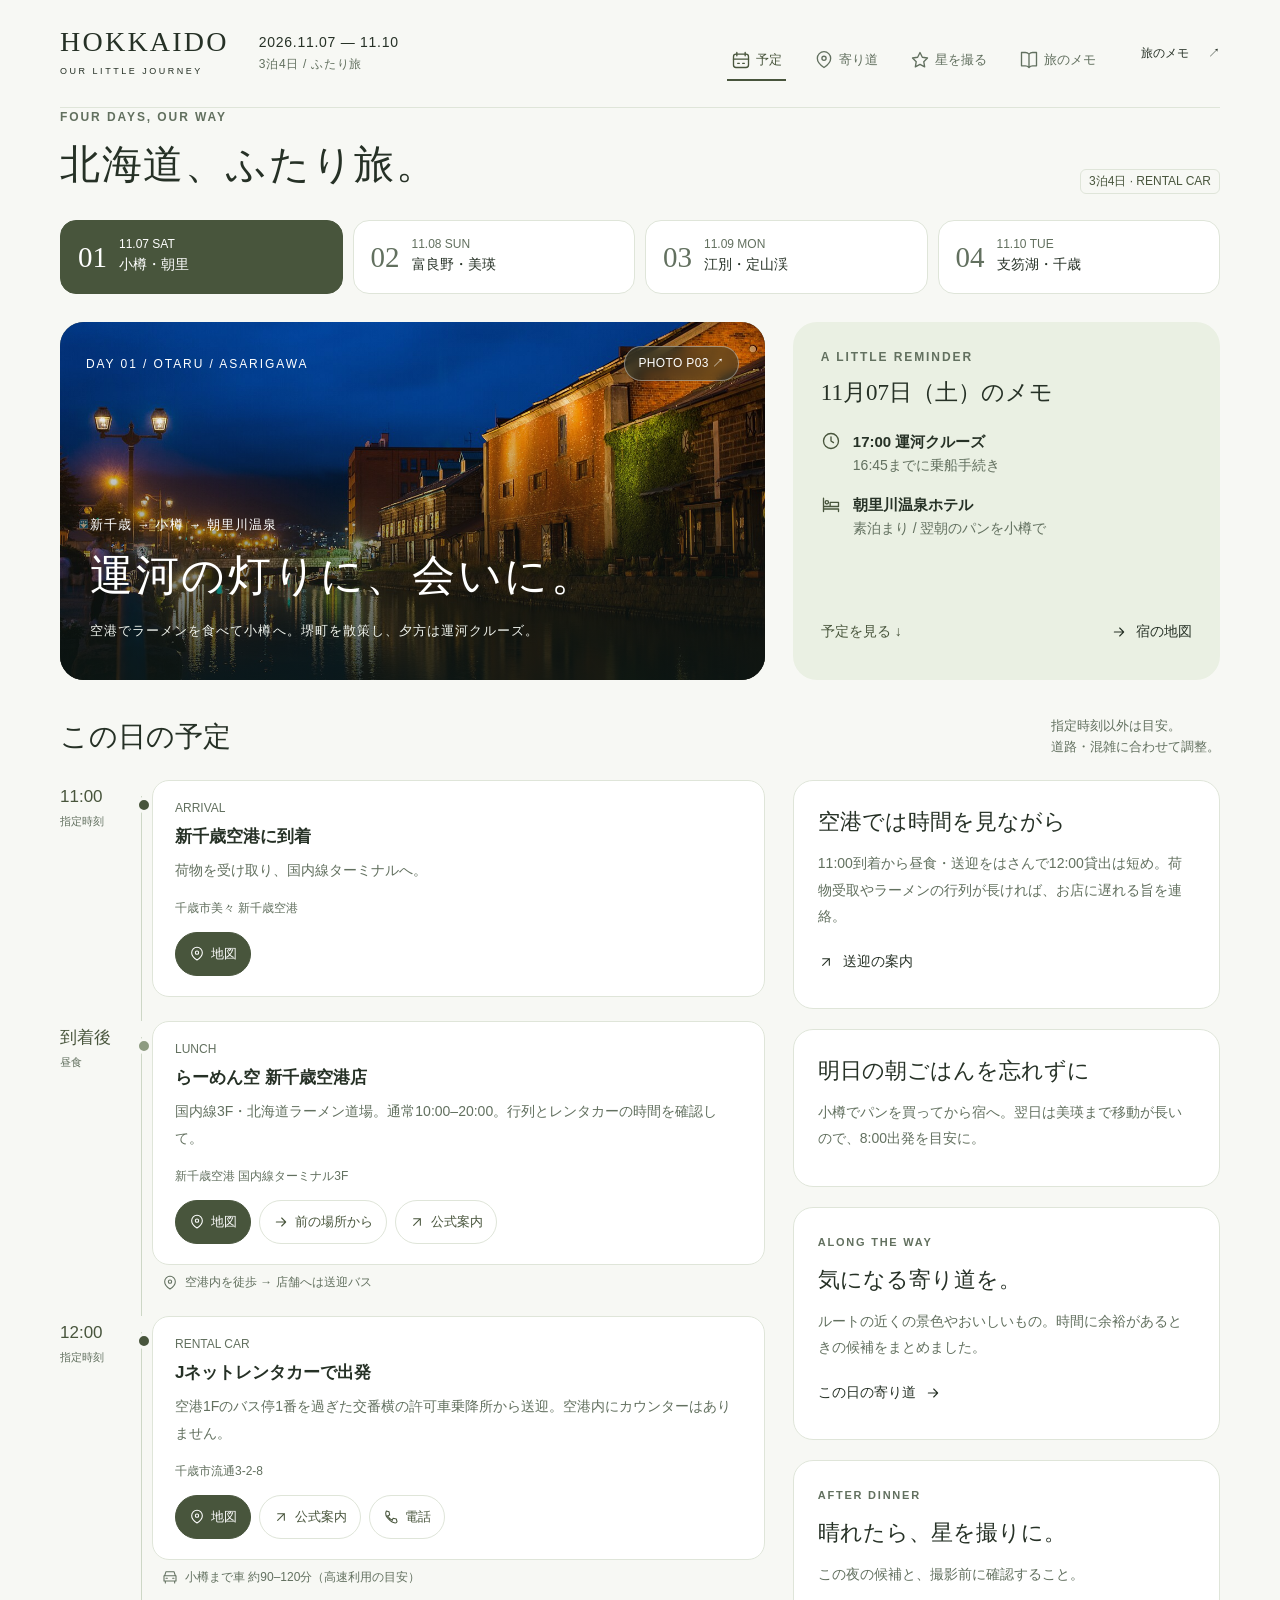
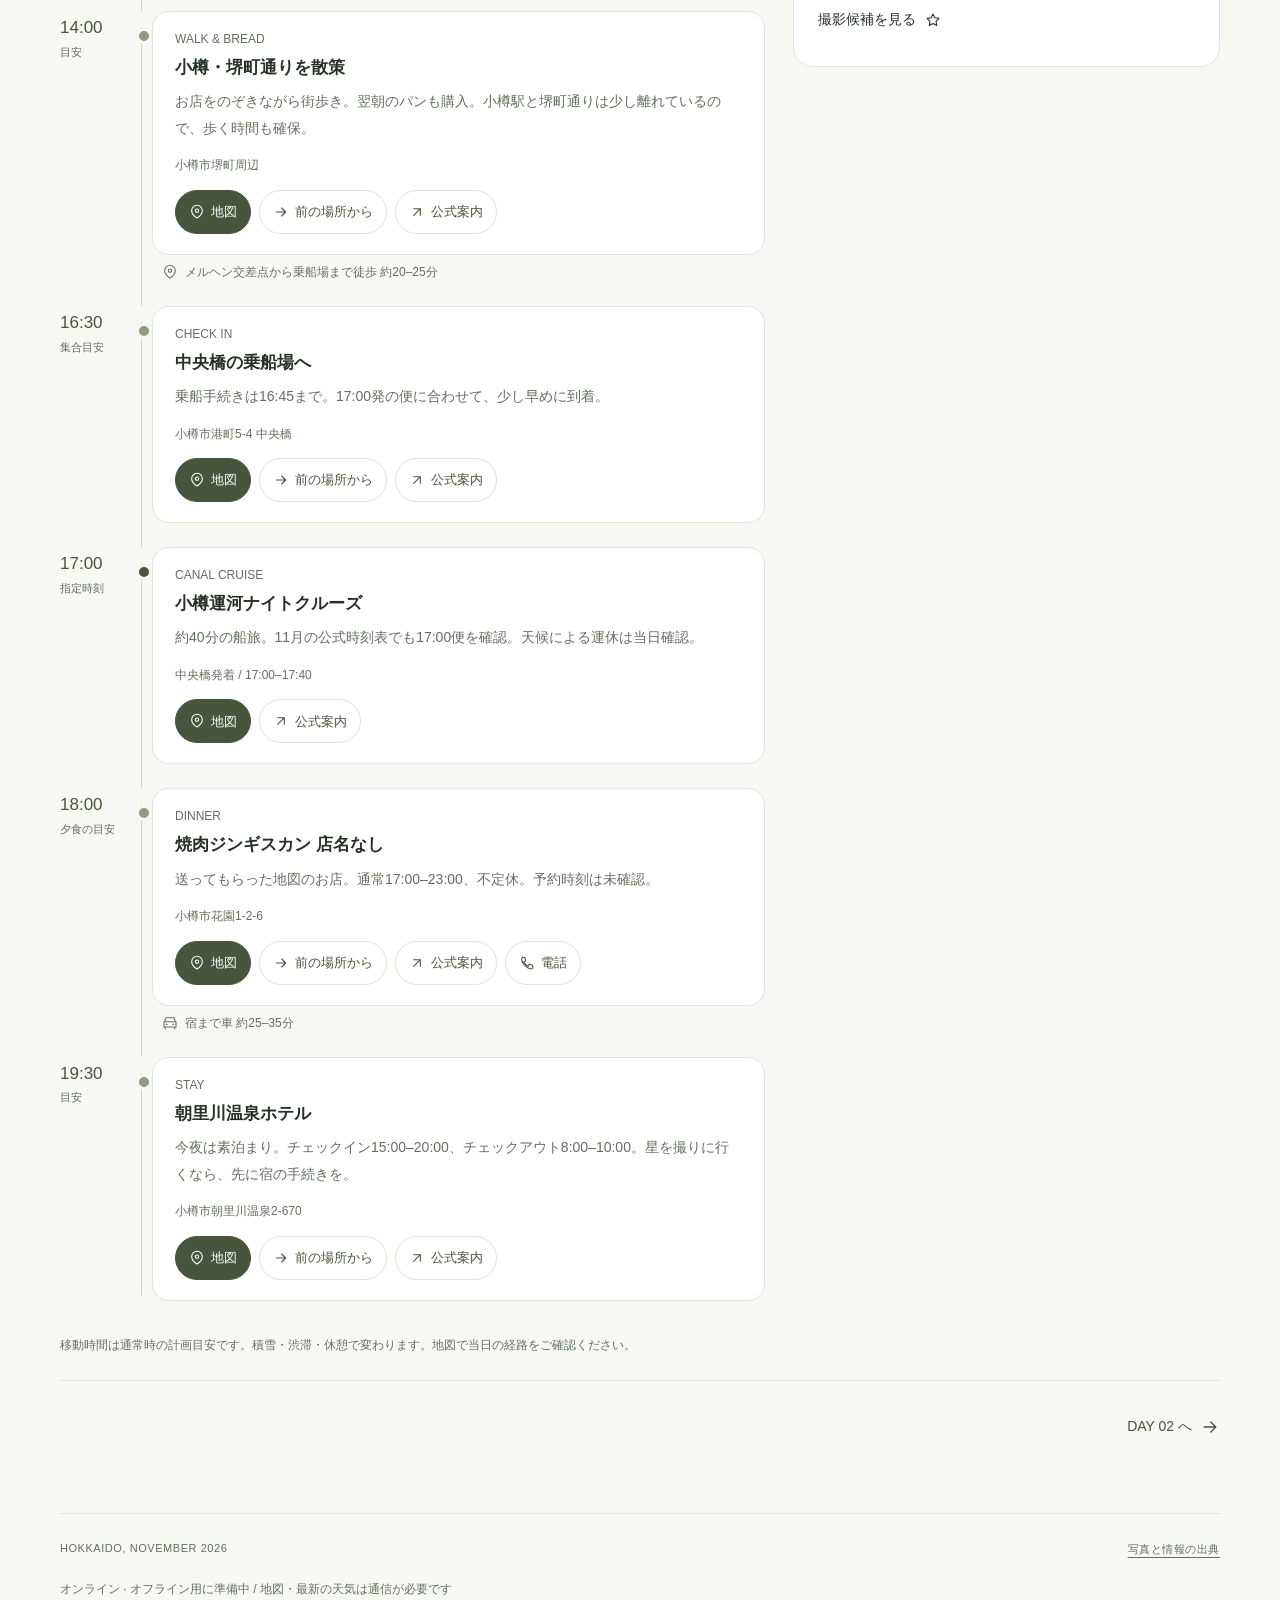
==== hokkaido-2026/index.html @ ef400c05 "Add mobile Hokkaido itinerary with maps and offline access" ====
<!doctype html>
<html lang="ja">
<head>
  <meta charset="utf-8">
  <meta name="viewport" content="width=device-width, initial-scale=1, viewport-fit=cover">
  <meta name="theme-color" content="#48553c">
  <meta name="description" content="11月7日から10日、北海道をめぐるふたりの旅。小樽・美瑛・定山渓・支笏湖の予定、地図、寄り道、星景撮影のしおり。">
  <meta name="robots" content="noindex, nofollow">
  <title>北海道、ふたり旅。｜2026.11.07–10</title>
  <link rel="icon" href="icon.svg" type="image/svg+xml">
  <link rel="manifest" href="manifest.webmanifest">
  <link rel="stylesheet" href="style.css">
  <script src="data.js" defer></script>
  <script src="app.js" defer></script>
</head>
<body>
  <a class="skip-link" href="#main">本文へ</a>
  <div class="shell">
    <header class="masthead">
      <a class="wordmark" href="#day-1" aria-label="北海道旅行 1日目へ">HOKKAIDO<span>OUR LITTLE JOURNEY</span></a>
      <div class="trip-meta"><span>2026.11.07 — 11.10</span><span>3泊4日 / ふたり旅</span></div>
      <a class="header-info" href="#guide" aria-label="旅のメモを開く">旅のメモ <span aria-hidden="true">↗</span></a>
    </header>
    <nav class="main-nav" aria-label="しおりのメニュー">
      <a href="#day-1" data-mode="plan"><span class="nav-icon" data-icon="calendar"></span>予定</a>
      <a href="#explore-1" data-mode="explore"><span class="nav-icon" data-icon="pin"></span>寄り道</a>
      <a href="#stars-2" data-mode="stars"><span class="nav-icon" data-icon="star"></span>星を撮る</a>
      <a href="#guide" data-mode="guide"><span class="nav-icon" data-icon="book"></span>旅のメモ</a>
    </nav>
    <main id="main" tabindex="-1"><div class="loading"><p class="eyebrow">HOKKAIDO / NOVEMBER 2026</p><h1>北海道、ふたり旅。</h1><p>旅のしおりを開いています。</p></div></main>
    <noscript><p class="noscript">予定の切り替えにはJavaScriptを有効にしてください。<a href="itinerary.txt">旅程のテキスト版を開く</a></p></noscript>
    <footer class="site-footer"><span>HOKKAIDO, NOVEMBER 2026</span><a href="#credits">写真と情報の出典</a><span id="connection-status" role="status">接続を確認中</span></footer>
  </div>
  <div id="toast" class="toast" role="status" hidden></div>
</body>
</html>
---- hokkaido-2026/style.css ----
@charset "UTF-8";
:root{--paper:#f7f8f4;--surface:#fff;--ink:#263126;--muted:#62705f;--olive:#48553c;--olive-light:#eaf0e3;--line:#dfe5d9;--gold:#e4b669;--serif:"Times New Roman","Yu Mincho","Hiragino Mincho ProN",serif;--sans:-apple-system,BlinkMacSystemFont,"Hiragino Sans","Yu Gothic",sans-serif;color-scheme:light;font-family:var(--sans);color:var(--ink);background:var(--paper);font-size:16px}*{box-sizing:border-box}body{margin:0}button,input,select{font:inherit}button,a{-webkit-tap-highlight-color:transparent}a{color:inherit;text-underline-offset:4px}button{cursor:pointer}button:disabled{cursor:wait;opacity:.65}button:focus-visible,a:focus-visible,summary:focus-visible{outline:3px solid #b06e17;outline-offset:4px}svg{width:20px;height:20px;fill:none;stroke:currentColor;stroke-width:1.6;stroke-linecap:round;stroke-linejoin:round;flex-shrink:0}img{max-width:100%;display:block}.shell{max-width:1240px;margin:0 auto;padding:0 40px}.masthead{height:108px;display:flex;align-items:center;gap:44px;border-bottom:1px solid var(--line)}.wordmark{font:28px/1 var(--serif);letter-spacing:.08em;text-decoration:none}.wordmark span{display:block;font:9px/1.6 var(--sans);letter-spacing:.28em;margin-top:8px}.trip-meta{display:flex;flex-direction:column;gap:6px;font-size:12px;letter-spacing:.06em;color:var(--muted)}.trip-meta span:first-child{font-size:14px;color:var(--ink)}.header-info{margin-left:auto;text-decoration:none;font-size:14px}.header-info span{margin-left:16px}.main-nav{display:flex;gap:36px;align-items:center;padding:20px 0}.main-nav a{display:flex;align-items:center;gap:8px;color:var(--muted);text-decoration:none;padding:9px 4px;font-size:14px;border-bottom:2px solid transparent}.main-nav a[aria-current="page"]{color:var(--olive);border-color:var(--olive)}.nav-icon{height:20px}main{outline:none;min-height:70vh}.eyebrow{font:12px/1.5 var(--sans);font-weight:600;letter-spacing:.16em;color:var(--muted);margin:0 0 10px}.page-heading{margin:12px 0 26px;display:flex;justify-content:space-between;align-items:flex-end;gap:16px}.page-heading h1{font:400 clamp(28px,4vw,40px)/1.45 var(--serif);letter-spacing:.04em;margin:0}.page-heading .description{margin:10px 0 0;color:var(--muted);max-width:680px;line-height:1.8}.days{display:grid;grid-template-columns:repeat(4,1fr);gap:10px;margin:26px 0 28px}.day-link{display:grid;grid-template-columns:auto 1fr;column-gap:12px;align-items:center;text-decoration:none;border:1px solid var(--line);background:var(--surface);padding:15px 17px;border-radius:16px;color:var(--muted);min-height:74px}.day-link.active{background:var(--olive);color:white;border-color:var(--olive)}.day-number{grid-row:span 2;font:29px/1 var(--serif)}.day-date{font-size:12px;white-space:nowrap}.day-place{font-size:14px;line-height:1.7;color:var(--ink)}.active .day-place{color:white}.feature-layout{display:grid;grid-template-columns:minmax(0,1.65fr) minmax(260px,1fr);gap:28px}.hero{position:relative;overflow:hidden;border-radius:24px;min-height:358px;background:#435445;color:white;isolation:isolate}.hero img{width:100%;height:100%;position:absolute;inset:0;object-fit:cover;z-index:-2}.hero:after{content:"";position:absolute;inset:0;background:linear-gradient(180deg,#17211910 25%,#0d1916cc);z-index:-1}.hero-top{position:absolute;top:24px;left:26px;right:26px;display:flex;justify-content:space-between;align-items:center;gap:12px;font-size:12px;letter-spacing:.16em}.hero-top a{color:white;text-decoration:none;background:#23352c85;border:1px solid #ffffff65;border-radius:24px;padding:8px 13px;letter-spacing:.03em;backdrop-filter:blur(4px)}.hero-copy{position:absolute;left:30px;right:26px;bottom:28px}.hero-copy p{margin:0 0 10px;font-size:13px;letter-spacing:.08em}.hero h2{font:400 clamp(30px,4vw,43px)/1.5 var(--serif);margin:0;letter-spacing:.06em}.hero-summary{font-size:14px;line-height:1.8;margin-top:10px!important;color:#f1f5ef}.day-summary{padding:26px 28px;background:var(--olive-light);border-radius:24px;display:flex;flex-direction:column;justify-content:space-between;gap:14px}.summary-title{font:23px/1.5 var(--serif);margin:0 0 18px}.fact-row{display:flex;gap:12px;align-items:flex-start;margin:14px 0;font-size:14px;line-height:1.7}.fact-row svg{color:var(--olive);margin-top:2px}.fact-row strong{display:block;font-size:15px;font-weight:600}.fact-row span{display:block;color:var(--muted)}.text-link{display:inline-flex;align-items:center;gap:9px;min-height:44px;text-decoration:none;font-size:14px;font-weight:500}.text-link svg{width:16px}.section-heading{display:flex;justify-content:space-between;align-items:flex-end;gap:20px;margin:36px 0 22px}.section-heading h2{font:400 28px/1.5 var(--serif);margin:0}.section-heading p{margin:0;color:var(--muted);font-size:13px;line-height:1.6}.itinerary-layout{display:grid;grid-template-columns:minmax(0,1.65fr) minmax(260px,1fr);gap:28px}.timeline{position:relative;padding-left:0}.stop{position:relative;display:grid;grid-template-columns:72px minmax(0,1fr);gap:20px;padding:0 0 24px}.stop:before{content:"";position:absolute;left:81px;top:16px;bottom:0;border-left:1px solid #cdd7c6}.stop:last-child:before{bottom:30px}.time-col{padding-top:4px;font-size:17px;font-variant-numeric:tabular-nums;line-height:1.5;color:var(--olive)}.time-col small{display:block;font-size:11px;font-weight:400;color:var(--muted);margin-top:3px}.stop-body{position:relative;padding:20px 22px;border:1px solid var(--line);border-radius:17px;background:var(--surface)}.stop-body:before{content:"";position:absolute;left:-17px;top:16px;width:10px;height:10px;border-radius:50%;border:3px solid var(--paper);background:#8d9b81;box-sizing:content-box}.stop.fixed .stop-body:before{background:var(--olive)}.stop-meta{display:flex;align-items:center;gap:7px;color:var(--muted);font-size:12px;margin:0 0 8px}.stop h3{font-size:17px;line-height:1.6;font-weight:600;margin:0 0 7px}.stop p{font-size:14px;line-height:1.9;color:var(--muted);margin:0 0 10px}.stop .address{font-size:12px;line-height:1.7;margin-top:14px}.stop-actions{display:flex;gap:8px;flex-wrap:wrap;margin-top:14px}.pill-button{display:inline-flex;align-items:center;justify-content:center;gap:6px;border-radius:50px;border:1px solid var(--line);padding:9px 13px;min-height:44px;text-decoration:none;color:var(--olive);background:#fff;font-size:13px;line-height:1.5}.pill-button.primary{background:var(--olive);border-color:var(--olive);color:white}.pill-button svg{width:16px;height:16px}.leg{grid-column:2;display:flex;gap:7px;align-items:center;font-size:12px;color:var(--muted);margin:-12px 0 0 10px;line-height:1.6}.leg svg{width:16px;height:16px}.side-stack{display:flex;flex-direction:column;gap:20px}.note-card{background:#fff;border:1px solid var(--line);border-radius:20px;padding:24px}.note-card h3{margin:0 0 12px;font:22px/1.5 var(--serif)}.note-card p{font-size:14px;line-height:1.9;color:var(--muted);margin:10px 0}.note-card .eyebrow{font-size:11px;margin:0 0 10px}.note-card ul{padding-left:19px;margin:10px 0}.note-card li{font-size:14px;line-height:1.9;color:var(--muted);margin:6px 0}.note-card.warning{background:#faf5e9;border-color:#e8ddbd}.callout{background:var(--olive-light);padding:19px 22px;border-radius:16px;margin:24px 0;display:flex;gap:13px;align-items:flex-start;font-size:14px;line-height:1.9}.callout p{margin:0}.callout svg{margin-top:4px}.caption{color:var(--muted);font-size:12px;line-height:1.8;margin:10px 0}.mini-photo{height:160px;width:100%;object-fit:cover;border-radius:12px;margin-bottom:16px}.day-end{display:flex;justify-content:space-between;gap:16px;margin:24px 0;border-top:1px solid var(--line);padding-top:24px}.day-end a{text-decoration:none;color:var(--olive);font-size:14px;min-height:44px;display:flex;gap:8px;align-items:center}.spot-grid{display:grid;grid-template-columns:repeat(3,minmax(0,1fr));gap:20px}.spot-card{background:white;border:1px solid var(--line);border-radius:20px;padding:24px;display:flex;flex-direction:column;gap:12px}.spot-top{display:flex;align-items:center;justify-content:space-between;gap:12px;color:var(--olive)}.spot-type{font-size:12px;letter-spacing:.06em}.spot-number{font:26px var(--serif);color:#a0ad97}.spot-card h2,.spot-card h3{font:23px/1.55 var(--serif);margin:0}.spot-card p{font-size:14px;line-height:1.9;color:var(--muted);margin:0}.spot-card .spot-detour{font-size:12px;color:var(--olive);padding:9px 0;border-top:1px solid var(--line);border-bottom:1px solid var(--line)}.spot-card .stop-actions{margin-top:auto;padding-top:6px}.filter-bar{display:flex;gap:8px;flex-wrap:wrap;margin:22px 0}.filter-bar button{border:1px solid var(--line);padding:10px 18px;border-radius:30px;background:white;color:var(--muted);font-size:14px;min-height:44px}.filter-bar button[aria-pressed=true]{background:var(--olive);color:white;border-color:var(--olive)}.night-banner{background:#222f2b;border-radius:24px;padding:32px 36px;color:#fff;display:grid;grid-template-columns:1.5fr 1fr;gap:32px}.night-banner .eyebrow{color:#c4cdbd}.night-banner h2{font:32px/1.55 var(--serif);margin:10px 0}.night-banner p{font-size:14px;line-height:1.9;color:#d3dcd1;margin:10px 0}.night-banner a{color:#f3f0de}.moon-stats{display:flex;align-items:center;gap:18px;justify-content:center;border-left:1px solid #526257}.moon-disc{width:76px;height:76px;border-radius:50%;background:#18211e;border:1px solid #788975;box-shadow:0 0 35px #d9e6c912;flex-shrink:0}.moon-stats strong{font:32px var(--serif);display:block}.moon-stats span{font-size:12px;color:#c4cdbd;display:block;margin-top:8px}.stars-grid{display:grid;grid-template-columns:repeat(2,minmax(0,1fr));gap:22px;margin-top:24px}.stars-grid .spot-card.featured{border-color:#8c9b7c;background:#f0f4eb}.tag{display:inline-block;width:fit-content;border:1px solid var(--line);border-radius:6px;padding:3px 8px;font-size:12px;color:var(--olive);background:var(--paper)}.tag.good{background:var(--olive);color:#fff;border-color:var(--olive)}.guide-grid{display:grid;grid-template-columns:repeat(2,minmax(0,1fr));gap:24px}.info-list{margin:0}.info-list div{padding:14px 0;border-bottom:1px solid var(--line)}.info-list div:last-child{border-bottom:0}.info-list dt{font-size:12px;color:var(--muted);margin-bottom:5px}.info-list dd{margin:0;font-size:15px;line-height:1.8}.check-list{list-style:none;padding:0!important}.check-list li{padding-left:24px;position:relative}.check-list li:before{content:"—";position:absolute;left:0;color:var(--olive)}details{border-top:1px solid var(--line);margin-top:18px;padding-top:16px}summary{cursor:pointer;font-size:14px;min-height:32px;line-height:1.7}.source-list{padding-left:20px;font-size:13px;color:var(--muted);line-height:1.9}.source-list li{margin:10px 0;overflow-wrap:anywhere}.credits-grid{display:grid;grid-template-columns:repeat(2,minmax(0,1fr));gap:24px}.credit-card{background:white;border:1px solid var(--line);border-radius:18px;overflow:hidden}.credit-card img{height:220px;width:100%;object-fit:contain;background:#e8ede4}.credit-copy{padding:20px}.credit-copy h2{font-size:18px;margin:0 0 8px}.credit-copy p{font-size:13px;line-height:1.8;color:var(--muted);margin:8px 0}.credit-copy a{overflow-wrap:anywhere}.site-footer{margin-top:64px;border-top:1px solid var(--line);padding:28px 0 32px;display:flex;gap:24px;flex-wrap:wrap;font-size:11px;color:var(--muted);letter-spacing:.05em}.site-footer a{margin-left:auto}.site-footer #connection-status{width:100%;font-size:12px;letter-spacing:0}.toast{position:fixed;left:50%;bottom:100px;transform:translateX(-50%);padding:14px 22px;border-radius:12px;background:#263126;color:white;box-shadow:0 8px 30px #0003;max-width:calc(100vw - 32px);font-size:14px;z-index:30}.skip-link{position:fixed;top:-100px;left:20px;z-index:40;background:white;padding:12px}.skip-link:focus{top:10px}.loading{padding:40px 0}.loading h1{font:32px var(--serif)}.noscript{padding:20px;background:#fff0cf}.empty{padding:40px;color:var(--muted)}
.sr-only{position:absolute;width:1px;height:1px;padding:0;margin:-1px;overflow:hidden;clip:rect(0,0,0,0);white-space:nowrap;border:0}.three-days{grid-template-columns:repeat(3,1fr)}
@media(min-width:1000px){.side-stack{position:sticky;top:24px;align-self:start}.main-nav{justify-content:flex-end;margin-top:-75px;margin-bottom:20px;margin-right:120px;width:fit-content;margin-left:auto;padding:0;height:55px}.trip-meta{margin-left:0}.masthead{gap:30px}.main-nav a{font-size:13px;gap:5px}.main-nav{gap:24px}.header-info{font-size:12px}}
@media(max-width:900px){.shell{padding:0 24px}.masthead{height:90px;gap:24px}.hero{min-height:330px}.feature-layout,.itinerary-layout{grid-template-columns:minmax(0,1.55fr) minmax(230px,1fr);gap:20px}.day-summary{padding:22px}.day-link{padding:13px 12px;column-gap:8px}.day-place{font-size:12px}.day-number{font-size:25px}.spot-grid{grid-template-columns:repeat(2,minmax(0,1fr))}.trip-meta{font-size:11px}.night-banner{padding:28px}.stop{grid-template-columns:62px minmax(0,1fr);gap:18px}.stop:before{left:69px}.stop-body{padding:18px}.stop-body:before{left:-18px}.time-col{font-size:15px}}
@media(max-width:680px){.shell{padding:0 20px}.masthead{height:86px;gap:16px;justify-content:space-between}.wordmark{font-size:24px;letter-spacing:.06em}.wordmark span{font-size:8px;letter-spacing:.21em;margin-top:6px}.trip-meta{text-align:right;gap:5px;font-size:10px;letter-spacing:0}.trip-meta span:first-child{font-size:12px}.header-info{display:none}.main-nav{position:fixed;bottom:0;left:0;right:0;margin:0;padding:10px 12px calc(10px + env(safe-area-inset-bottom));background:#fffffff5;backdrop-filter:blur(16px);border-top:1px solid var(--line);z-index:20;display:grid;grid-template-columns:repeat(4,1fr);gap:0}.main-nav a{border:0;display:flex;flex-direction:column;gap:5px;padding:5px 0;font-size:11px;border-radius:13px}.main-nav a[aria-current=page]{background:var(--olive-light)}.main-nav svg{width:21px;height:21px}.page-heading{margin:25px 0 20px;align-items:center}.page-heading h1{font-size:27px;letter-spacing:.02em}.page-heading .eyebrow{font-size:10px;letter-spacing:.12em;margin-bottom:7px}.page-heading .description{font-size:14px;margin-top:8px;line-height:1.9}.page-heading>.tag{display:none}.days{gap:7px;margin:20px 0}.day-link{display:flex;flex-direction:column;gap:3px;min-height:84px;padding:11px 4px;border-radius:14px}.day-number{font-size:23px}.day-date{font-size:10px;order:-1}.day-place{font-size:11px;line-height:1.5;letter-spacing:-.03em}.feature-layout{display:block}.hero{min-height:276px;border-radius:20px}.hero-top{top:18px;left:20px;right:20px;font-size:10px}.hero-top a{padding:7px 11px;font-size:11px}.hero-copy{left:22px;right:18px;bottom:22px}.hero-copy p{font-size:11px;margin-bottom:8px}.hero h2{font-size:32px;line-height:1.4}.hero-summary{font-size:12px!important;margin-top:7px!important}.day-summary{margin-top:14px;border-radius:16px;padding:16px 18px;display:block}.summary-title{font-size:19px;margin-bottom:12px}.summary-facts{display:grid;grid-template-columns:1fr 1fr;gap:12px}.fact-row{margin:0;font-size:12px;gap:9px}.fact-row strong{font-size:13px;line-height:1.6}.fact-row span{font-size:11px;line-height:1.7}.fact-row svg{width:17px;height:17px}.day-summary>.text-link{font-size:12px;margin-top:6px;min-height:38px}.itinerary-layout{display:block}.section-heading{margin:28px 0 20px;gap:12px}.section-heading h2{font-size:25px}.section-heading p{font-size:11px;max-width:135px;text-align:right}.stop{grid-template-columns:49px minmax(0,1fr);gap:18px;padding-bottom:20px}.stop:before{left:57px}.stop-body{padding:17px 16px;border-radius:15px}.stop-body:before{left:-18px;top:17px}.time-col{font-size:14px;padding-top:14px}.time-col small{font-size:10px}.stop h3{font-size:16px}.stop p{font-size:13px;line-height:1.9}.stop .address{font-size:11px}.stop-meta{font-size:11px}.pill-button{font-size:12px;min-height:42px;padding:8px 11px}.leg{font-size:11px;margin-left:5px;gap:5px}.side-stack{gap:16px;margin-top:8px}.note-card{padding:21px;border-radius:17px}.note-card h3{font-size:21px}.note-card p,.note-card li{font-size:13px}.side-stack .mini-photo{height:180px}.spot-grid,.stars-grid,.guide-grid,.credits-grid{grid-template-columns:1fr;gap:16px}.spot-card{padding:23px}.spot-card h2,.spot-card h3{font-size:24px}.spot-card p{font-size:14px}.filter-bar{gap:7px;margin:16px 0}.filter-bar button{font-size:13px;padding:8px 17px}.night-banner{grid-template-columns:1fr;gap:16px;border-radius:20px;padding:26px}.night-banner h2{font-size:28px}.night-banner p{font-size:13px}.moon-stats{justify-content:flex-start;border-left:0;border-top:1px solid #526257;padding-top:20px}.moon-disc{width:56px;height:56px}.moon-stats strong{font-size:26px}.moon-stats span{font-size:11px}.callout{padding:17px;font-size:13px;margin:20px 0}.callout svg{width:18px}.site-footer{margin-top:40px;margin-bottom:90px;gap:14px;padding:24px 0}.site-footer span:first-child{font-size:10px}.site-footer a{font-size:11px}.caption{font-size:11px}.day-end{font-size:12px}.credit-card img{height:210px}}
@media(prefers-reduced-motion:no-preference){a,button{transition:background-color .18s ease,color .18s ease}.stop-body,.spot-card{animation:appear .28s ease both}@keyframes appear{from{opacity:.65;transform:translateY(4px)}to{opacity:1;transform:none}}}
@media print{.main-nav,.header-info,.stop-actions,.day-end,.filter-bar,.site-footer,#toast{display:none!important}.shell{max-width:none;padding:0}.hero{min-height:220px}.stop,.spot-card,.note-card{break-inside:avoid}.feature-layout,.itinerary-layout{display:block}.side-stack{position:static}body{background:white}.day-summary{margin-top:20px}a{text-decoration:none}}

.summary-actions{display:flex;align-items:center;justify-content:space-between;gap:12px}.summary-actions button{border:0;background:none;padding:0;color:var(--olive)}#timeline-heading{scroll-margin-top:20px;outline:none}.hero h2{word-break:keep-all;overflow-wrap:normal}@media(max-width:680px){.summary-actions{margin-top:8px}.summary-actions .text-link{font-size:12px}.hero h2 wbr{display:block}}
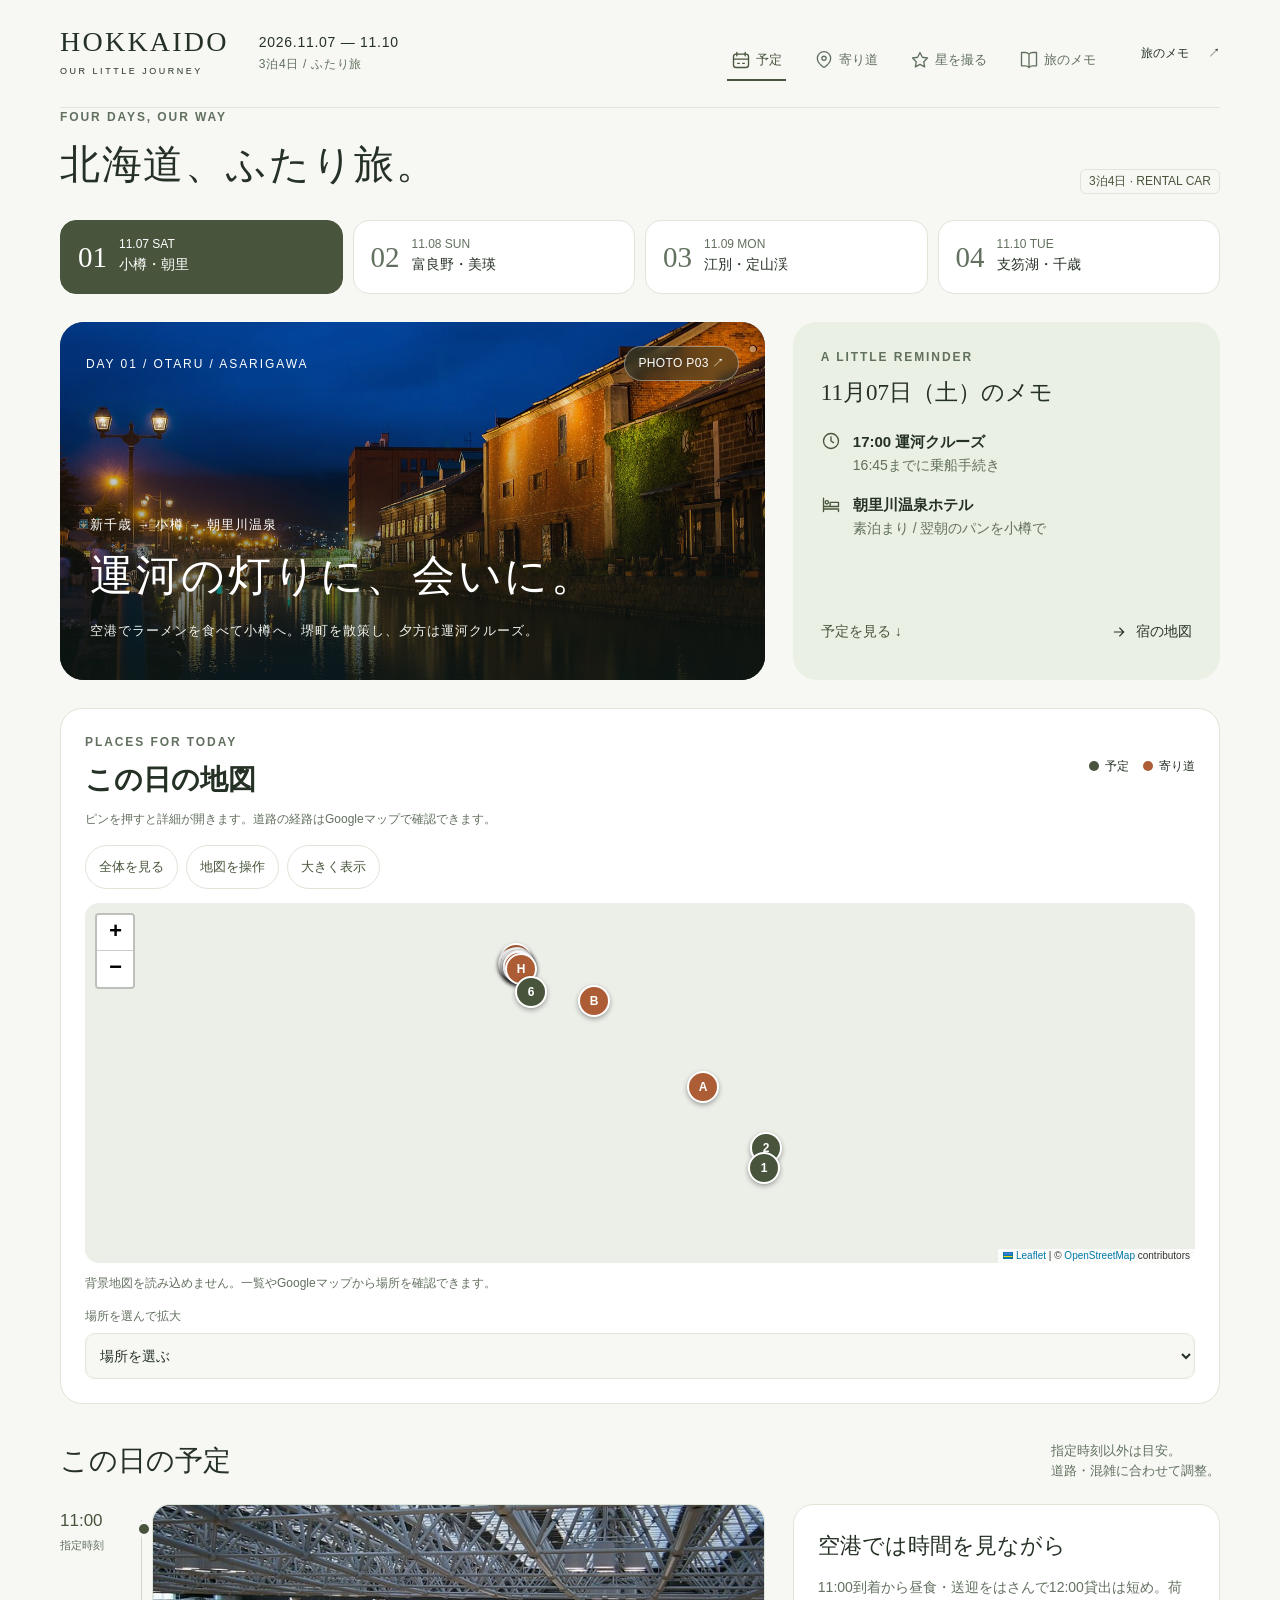
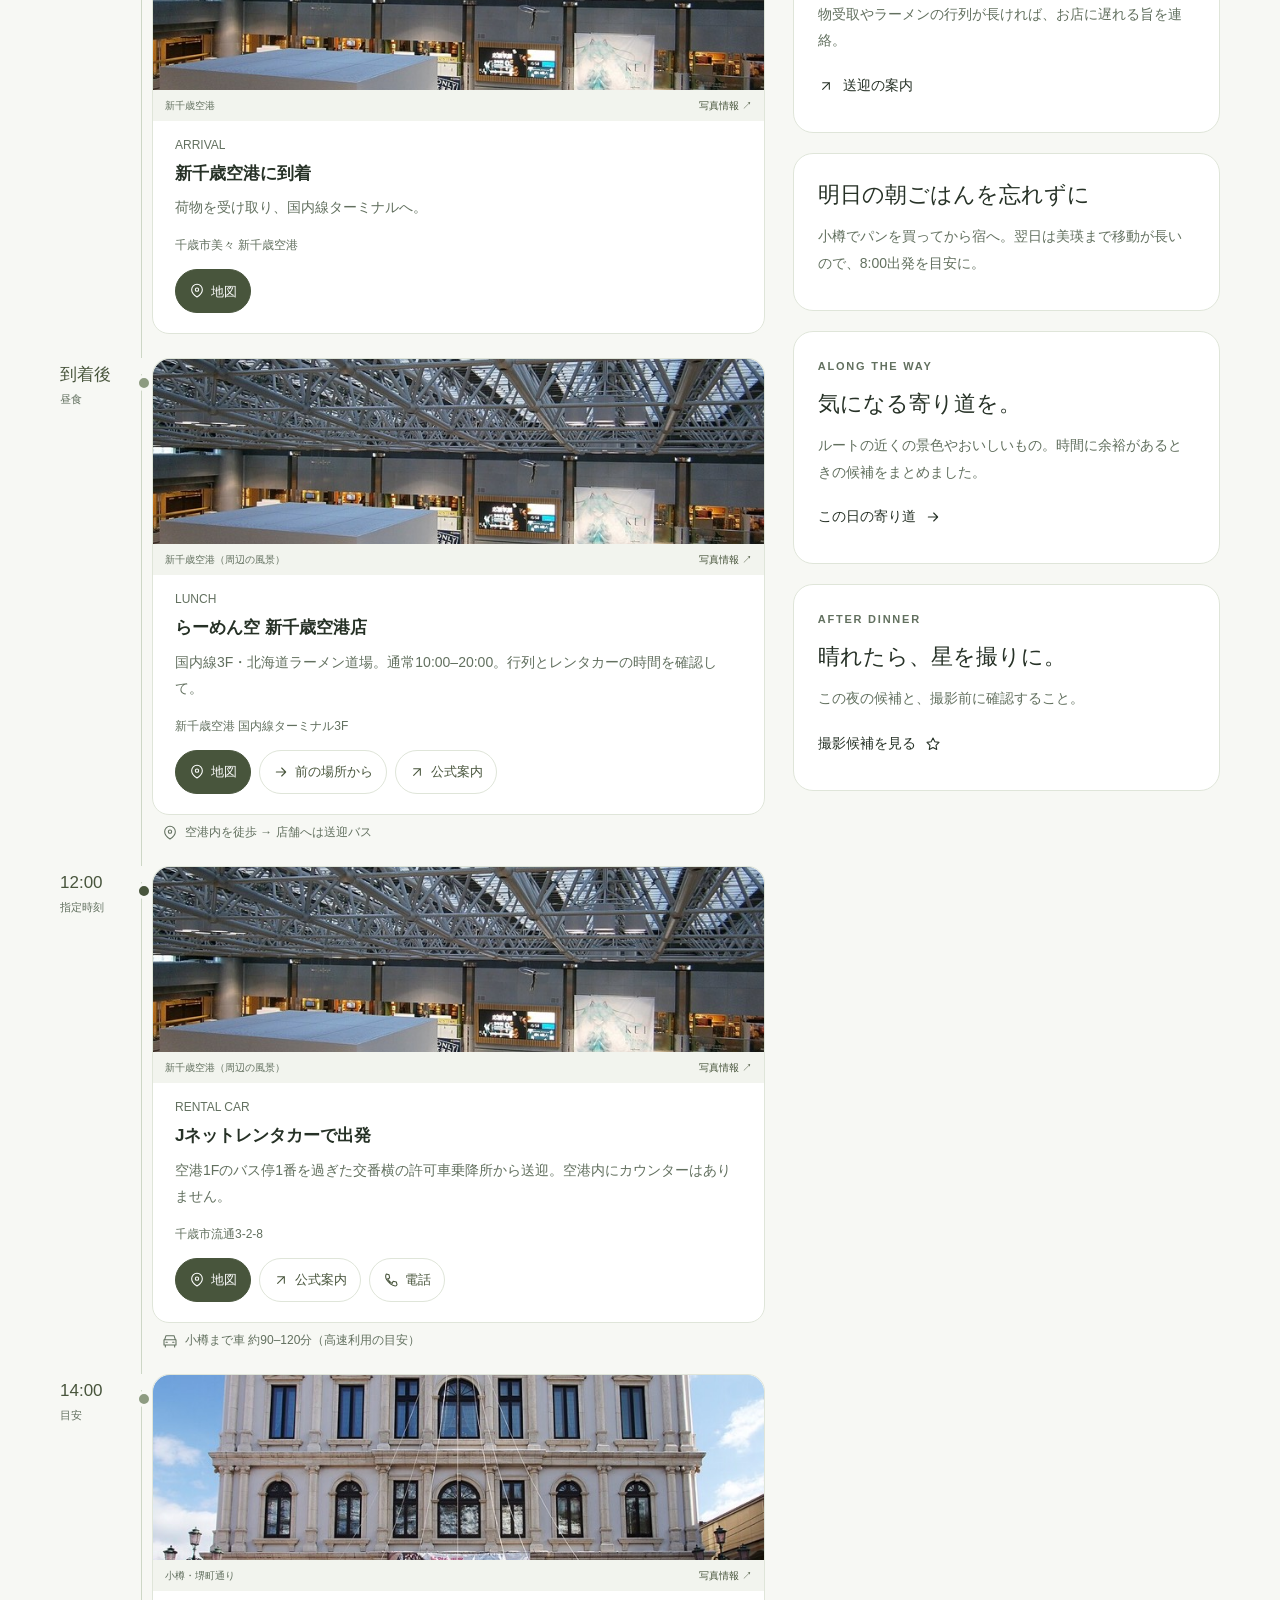
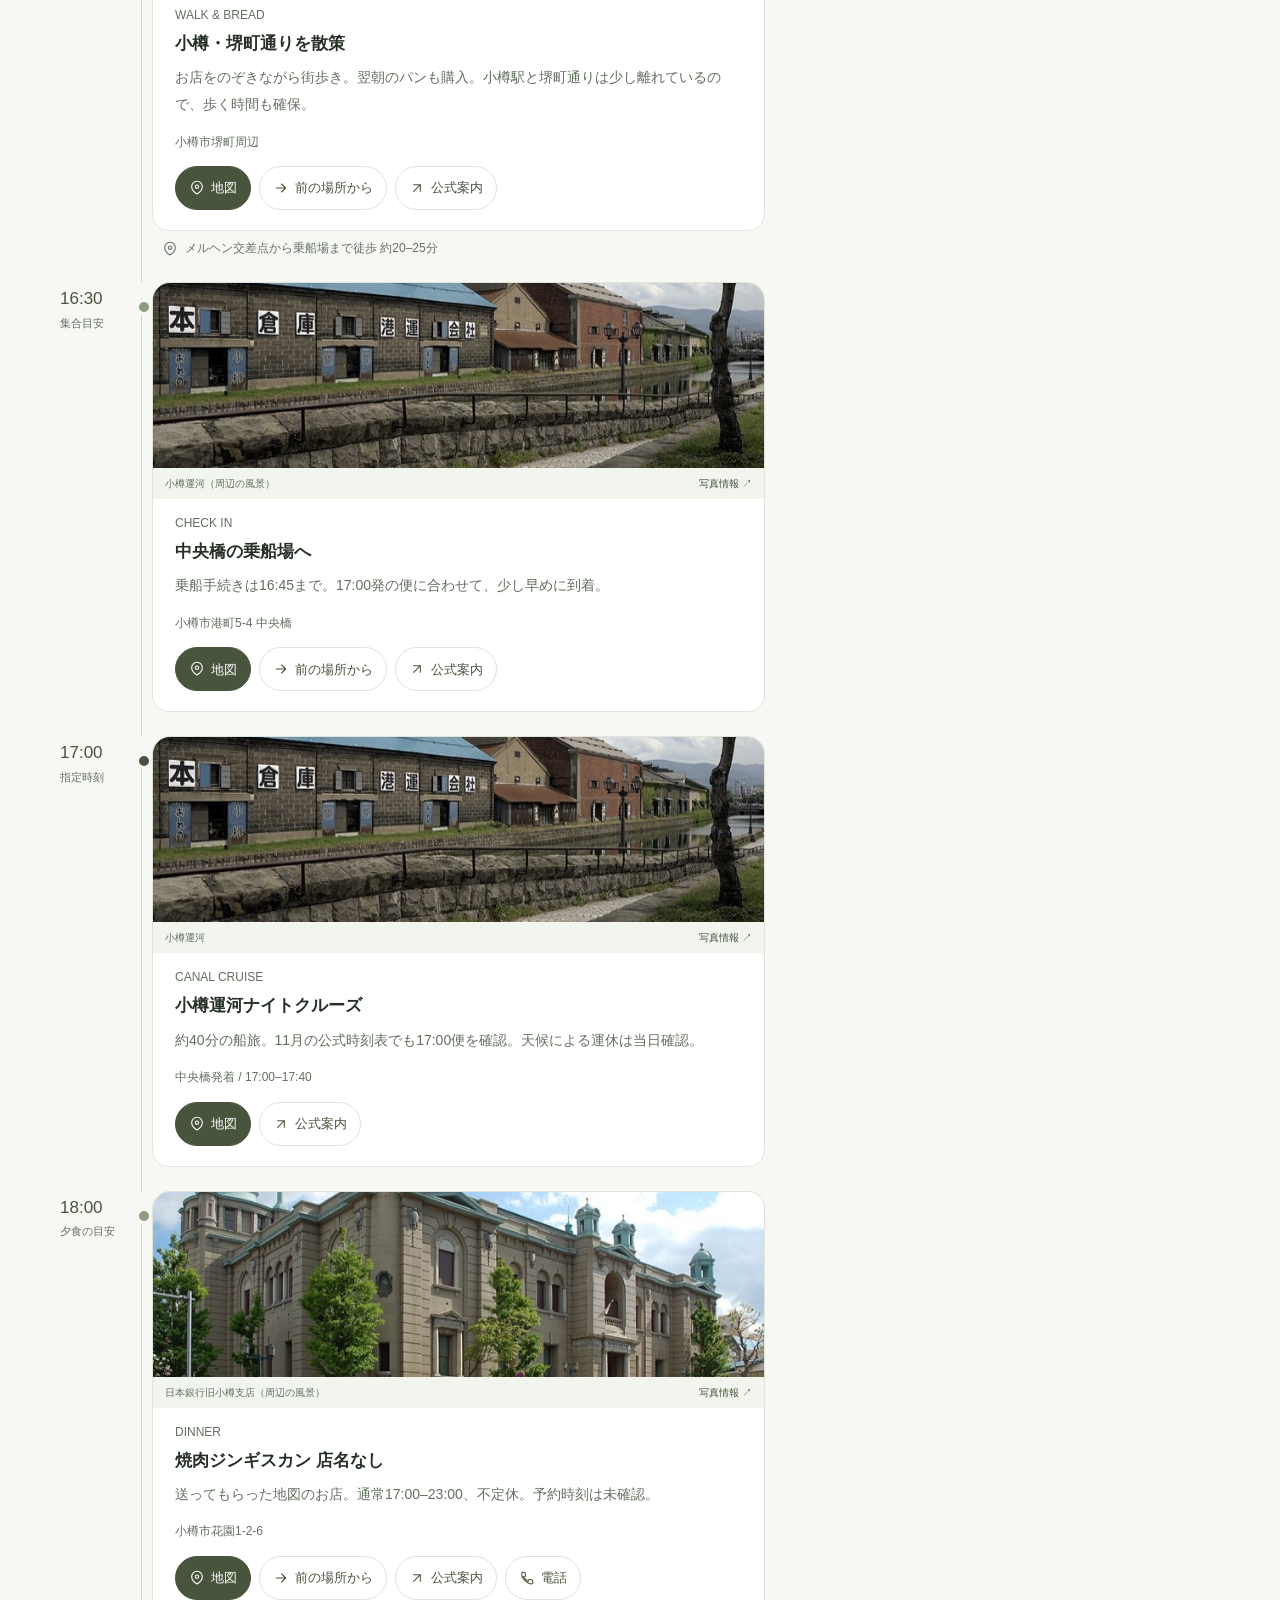
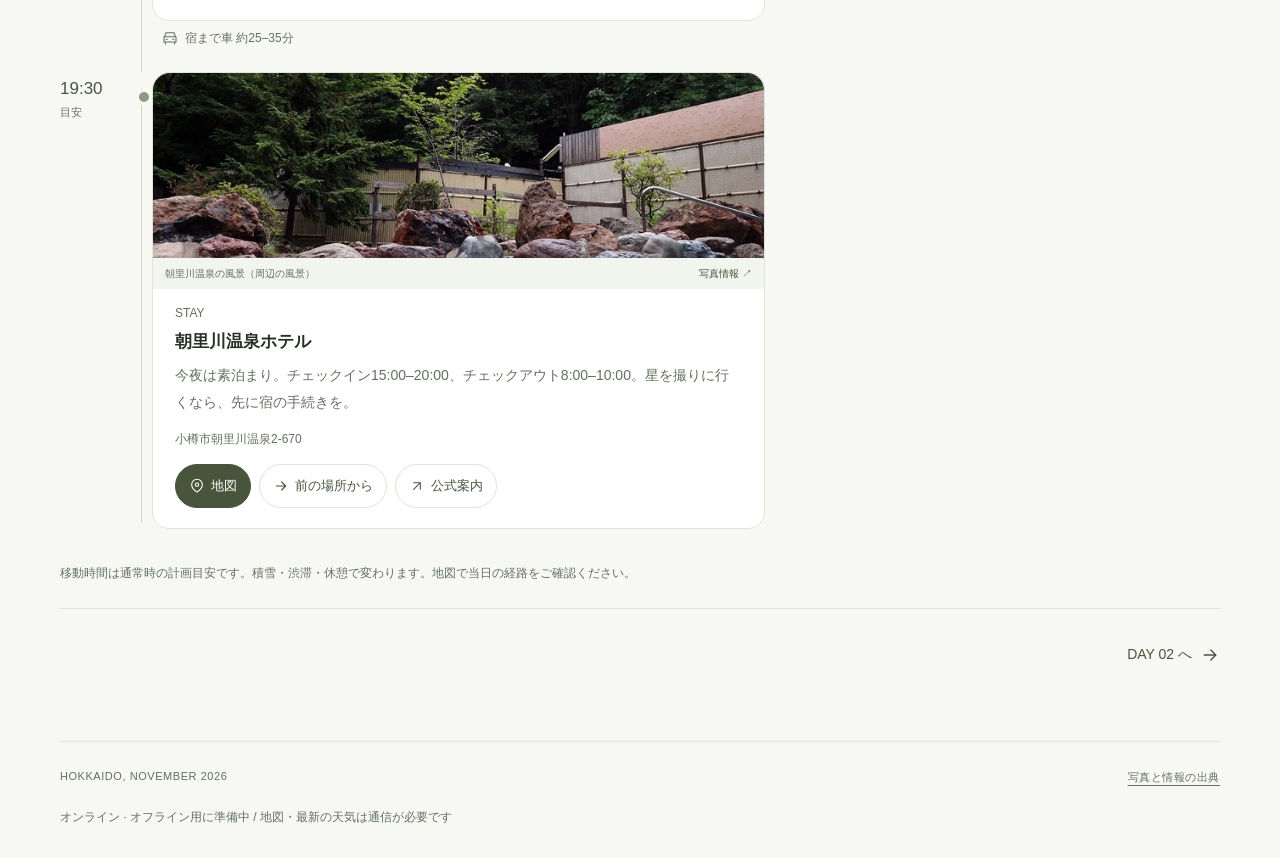
==== commit 6b946886: "Add daily maps and destination photos" ====
--- a/hokkaido-2026/index.html
+++ b/hokkaido-2026/index.html
@@ -9,8 +9,13 @@
   <title>北海道、ふたり旅。｜2026.11.07–10</title>
   <link rel="icon" href="icon.svg" type="image/svg+xml">
   <link rel="manifest" href="manifest.webmanifest">
+  <link rel="stylesheet" href="vendor/leaflet/leaflet.css">
   <link rel="stylesheet" href="style.css">
   <script src="data.js" defer></script>
+  <script src="place-photos.js" defer></script>
+  <script src="vendor/leaflet/leaflet.js" defer></script>
+  <script src="locations.js" defer></script>
+  <script src="maps.js" defer></script>
   <script src="app.js" defer></script>
 </head>
 <body>
--- a/hokkaido-2026/vendor/leaflet/leaflet.css
+++ b/hokkaido-2026/vendor/leaflet/leaflet.css
@@ -0,0 +1,661 @@
+/* required styles */
+
+.leaflet-pane,
+.leaflet-tile,
+.leaflet-marker-icon,
+.leaflet-marker-shadow,
+.leaflet-tile-container,
+.leaflet-pane > svg,
+.leaflet-pane > canvas,
+.leaflet-zoom-box,
+.leaflet-image-layer,
+.leaflet-layer {
+	position: absolute;
+	left: 0;
+	top: 0;
+	}
+.leaflet-container {
+	overflow: hidden;
+	}
+.leaflet-tile,
+.leaflet-marker-icon,
+.leaflet-marker-shadow {
+	-webkit-user-select: none;
+	   -moz-user-select: none;
+	        user-select: none;
+	  -webkit-user-drag: none;
+	}
+/* Prevents IE11 from highlighting tiles in blue */
+.leaflet-tile::selection {
+	background: transparent;
+}
+/* Safari renders non-retina tile on retina better with this, but Chrome is worse */
+.leaflet-safari .leaflet-tile {
+	image-rendering: -webkit-optimize-contrast;
+	}
+/* hack that prevents hw layers "stretching" when loading new tiles */
+.leaflet-safari .leaflet-tile-container {
+	width: 1600px;
+	height: 1600px;
+	-webkit-transform-origin: 0 0;
+	}
+.leaflet-marker-icon,
+.leaflet-marker-shadow {
+	display: block;
+	}
+/* .leaflet-container svg: reset svg max-width decleration shipped in Joomla! (joomla.org) 3.x */
+/* .leaflet-container img: map is broken in FF if you have max-width: 100% on tiles */
+.leaflet-container .leaflet-overlay-pane svg {
+	max-width: none !important;
+	max-height: none !important;
+	}
+.leaflet-container .leaflet-marker-pane img,
+.leaflet-container .leaflet-shadow-pane img,
+.leaflet-container .leaflet-tile-pane img,
+.leaflet-container img.leaflet-image-layer,
+.leaflet-container .leaflet-tile {
+	max-width: none !important;
+	max-height: none !important;
+	width: auto;
+	padding: 0;
+	}
+
+.leaflet-container img.leaflet-tile {
+	/* See: https://bugs.chromium.org/p/chromium/issues/detail?id=600120 */
+	mix-blend-mode: plus-lighter;
+}
+
+.leaflet-container.leaflet-touch-zoom {
+	-ms-touch-action: pan-x pan-y;
+	touch-action: pan-x pan-y;
+	}
+.leaflet-container.leaflet-touch-drag {
+	-ms-touch-action: pinch-zoom;
+	/* Fallback for FF which doesn't support pinch-zoom */
+	touch-action: none;
+	touch-action: pinch-zoom;
+}
+.leaflet-container.leaflet-touch-drag.leaflet-touch-zoom {
+	-ms-touch-action: none;
+	touch-action: none;
+}
+.leaflet-container {
+	-webkit-tap-highlight-color: transparent;
+}
+.leaflet-container a {
+	-webkit-tap-highlight-color: rgba(51, 181, 229, 0.4);
+}
+.leaflet-tile {
+	filter: inherit;
+	visibility: hidden;
+	}
+.leaflet-tile-loaded {
+	visibility: inherit;
+	}
+.leaflet-zoom-box {
+	width: 0;
+	height: 0;
+	-moz-box-sizing: border-box;
+	     box-sizing: border-box;
+	z-index: 800;
+	}
+/* workaround for https://bugzilla.mozilla.org/show_bug.cgi?id=888319 */
+.leaflet-overlay-pane svg {
+	-moz-user-select: none;
+	}
+
+.leaflet-pane         { z-index: 400; }
+
+.leaflet-tile-pane    { z-index: 200; }
+.leaflet-overlay-pane { z-index: 400; }
+.leaflet-shadow-pane  { z-index: 500; }
+.leaflet-marker-pane  { z-index: 600; }
+.leaflet-tooltip-pane   { z-index: 650; }
+.leaflet-popup-pane   { z-index: 700; }
+
+.leaflet-map-pane canvas { z-index: 100; }
+.leaflet-map-pane svg    { z-index: 200; }
+
+.leaflet-vml-shape {
+	width: 1px;
+	height: 1px;
+	}
+.lvml {
+	behavior: url(#default#VML);
+	display: inline-block;
+	position: absolute;
+	}
+
+
+/* control positioning */
+
+.leaflet-control {
+	position: relative;
+	z-index: 800;
+	pointer-events: visiblePainted; /* IE 9-10 doesn't have auto */
+	pointer-events: auto;
+	}
+.leaflet-top,
+.leaflet-bottom {
+	position: absolute;
+	z-index: 1000;
+	pointer-events: none;
+	}
+.leaflet-top {
+	top: 0;
+	}
+.leaflet-right {
+	right: 0;
+	}
+.leaflet-bottom {
+	bottom: 0;
+	}
+.leaflet-left {
+	left: 0;
+	}
+.leaflet-control {
+	float: left;
+	clear: both;
+	}
+.leaflet-right .leaflet-control {
+	float: right;
+	}
+.leaflet-top .leaflet-control {
+	margin-top: 10px;
+	}
+.leaflet-bottom .leaflet-control {
+	margin-bottom: 10px;
+	}
+.leaflet-left .leaflet-control {
+	margin-left: 10px;
+	}
+.leaflet-right .leaflet-control {
+	margin-right: 10px;
+	}
+
+
+/* zoom and fade animations */
+
+.leaflet-fade-anim .leaflet-popup {
+	opacity: 0;
+	-webkit-transition: opacity 0.2s linear;
+	   -moz-transition: opacity 0.2s linear;
+	        transition: opacity 0.2s linear;
+	}
+.leaflet-fade-anim .leaflet-map-pane .leaflet-popup {
+	opacity: 1;
+	}
+.leaflet-zoom-animated {
+	-webkit-transform-origin: 0 0;
+	    -ms-transform-origin: 0 0;
+	        transform-origin: 0 0;
+	}
+svg.leaflet-zoom-animated {
+	will-change: transform;
+}
+
+.leaflet-zoom-anim .leaflet-zoom-animated {
+	-webkit-transition: -webkit-transform 0.25s cubic-bezier(0,0,0.25,1);
+	   -moz-transition:    -moz-transform 0.25s cubic-bezier(0,0,0.25,1);
+	        transition:         transform 0.25s cubic-bezier(0,0,0.25,1);
+	}
+.leaflet-zoom-anim .leaflet-tile,
+.leaflet-pan-anim .leaflet-tile {
+	-webkit-transition: none;
+	   -moz-transition: none;
+	        transition: none;
+	}
+
+.leaflet-zoom-anim .leaflet-zoom-hide {
+	visibility: hidden;
+	}
+
+
+/* cursors */
+
+.leaflet-interactive {
+	cursor: pointer;
+	}
+.leaflet-grab {
+	cursor: -webkit-grab;
+	cursor:    -moz-grab;
+	cursor:         grab;
+	}
+.leaflet-crosshair,
+.leaflet-crosshair .leaflet-interactive {
+	cursor: crosshair;
+	}
+.leaflet-popup-pane,
+.leaflet-control {
+	cursor: auto;
+	}
+.leaflet-dragging .leaflet-grab,
+.leaflet-dragging .leaflet-grab .leaflet-interactive,
+.leaflet-dragging .leaflet-marker-draggable {
+	cursor: move;
+	cursor: -webkit-grabbing;
+	cursor:    -moz-grabbing;
+	cursor:         grabbing;
+	}
+
+/* marker & overlays interactivity */
+.leaflet-marker-icon,
+.leaflet-marker-shadow,
+.leaflet-image-layer,
+.leaflet-pane > svg path,
+.leaflet-tile-container {
+	pointer-events: none;
+	}
+
+.leaflet-marker-icon.leaflet-interactive,
+.leaflet-image-layer.leaflet-interactive,
+.leaflet-pane > svg path.leaflet-interactive,
+svg.leaflet-image-layer.leaflet-interactive path {
+	pointer-events: visiblePainted; /* IE 9-10 doesn't have auto */
+	pointer-events: auto;
+	}
+
+/* visual tweaks */
+
+.leaflet-container {
+	background: #ddd;
+	outline-offset: 1px;
+	}
+.leaflet-container a {
+	color: #0078A8;
+	}
+.leaflet-zoom-box {
+	border: 2px dotted #38f;
+	background: rgba(255,255,255,0.5);
+	}
+
+
+/* general typography */
+.leaflet-container {
+	font-family: "Helvetica Neue", Arial, Helvetica, sans-serif;
+	font-size: 12px;
+	font-size: 0.75rem;
+	line-height: 1.5;
+	}
+
+
+/* general toolbar styles */
+
+.leaflet-bar {
+	box-shadow: 0 1px 5px rgba(0,0,0,0.65);
+	border-radius: 4px;
+	}
+.leaflet-bar a {
+	background-color: #fff;
+	border-bottom: 1px solid #ccc;
+	width: 26px;
+	height: 26px;
+	line-height: 26px;
+	display: block;
+	text-align: center;
+	text-decoration: none;
+	color: black;
+	}
+.leaflet-bar a,
+.leaflet-control-layers-toggle {
+	background-position: 50% 50%;
+	background-repeat: no-repeat;
+	display: block;
+	}
+.leaflet-bar a:hover,
+.leaflet-bar a:focus {
+	background-color: #f4f4f4;
+	}
+.leaflet-bar a:first-child {
+	border-top-left-radius: 4px;
+	border-top-right-radius: 4px;
+	}
+.leaflet-bar a:last-child {
+	border-bottom-left-radius: 4px;
+	border-bottom-right-radius: 4px;
+	border-bottom: none;
+	}
+.leaflet-bar a.leaflet-disabled {
+	cursor: default;
+	background-color: #f4f4f4;
+	color: #bbb;
+	}
+
+.leaflet-touch .leaflet-bar a {
+	width: 30px;
+	height: 30px;
+	line-height: 30px;
+	}
+.leaflet-touch .leaflet-bar a:first-child {
+	border-top-left-radius: 2px;
+	border-top-right-radius: 2px;
+	}
+.leaflet-touch .leaflet-bar a:last-child {
+	border-bottom-left-radius: 2px;
+	border-bottom-right-radius: 2px;
+	}
+
+/* zoom control */
+
+.leaflet-control-zoom-in,
+.leaflet-control-zoom-out {
+	font: bold 18px 'Lucida Console', Monaco, monospace;
+	text-indent: 1px;
+	}
+
+.leaflet-touch .leaflet-control-zoom-in, .leaflet-touch .leaflet-control-zoom-out  {
+	font-size: 22px;
+	}
+
+
+/* layers control */
+
+.leaflet-control-layers {
+	box-shadow: 0 1px 5px rgba(0,0,0,0.4);
+	background: #fff;
+	border-radius: 5px;
+	}
+.leaflet-control-layers-toggle {
+	background-image: url(images/layers.png);
+	width: 36px;
+	height: 36px;
+	}
+.leaflet-retina .leaflet-control-layers-toggle {
+	background-image: url(images/layers-2x.png);
+	background-size: 26px 26px;
+	}
+.leaflet-touch .leaflet-control-layers-toggle {
+	width: 44px;
+	height: 44px;
+	}
+.leaflet-control-layers .leaflet-control-layers-list,
+.leaflet-control-layers-expanded .leaflet-control-layers-toggle {
+	display: none;
+	}
+.leaflet-control-layers-expanded .leaflet-control-layers-list {
+	display: block;
+	position: relative;
+	}
+.leaflet-control-layers-expanded {
+	padding: 6px 10px 6px 6px;
+	color: #333;
+	background: #fff;
+	}
+.leaflet-control-layers-scrollbar {
+	overflow-y: scroll;
+	overflow-x: hidden;
+	padding-right: 5px;
+	}
+.leaflet-control-layers-selector {
+	margin-top: 2px;
+	position: relative;
+	top: 1px;
+	}
+.leaflet-control-layers label {
+	display: block;
+	font-size: 13px;
+	font-size: 1.08333em;
+	}
+.leaflet-control-layers-separator {
+	height: 0;
+	border-top: 1px solid #ddd;
+	margin: 5px -10px 5px -6px;
+	}
+
+/* Default icon URLs */
+.leaflet-default-icon-path { /* used only in path-guessing heuristic, see L.Icon.Default */
+	background-image: url(images/marker-icon.png);
+	}
+
+
+/* attribution and scale controls */
+
+.leaflet-container .leaflet-control-attribution {
+	background: #fff;
+	background: rgba(255, 255, 255, 0.8);
+	margin: 0;
+	}
+.leaflet-control-attribution,
+.leaflet-control-scale-line {
+	padding: 0 5px;
+	color: #333;
+	line-height: 1.4;
+	}
+.leaflet-control-attribution a {
+	text-decoration: none;
+	}
+.leaflet-control-attribution a:hover,
+.leaflet-control-attribution a:focus {
+	text-decoration: underline;
+	}
+.leaflet-attribution-flag {
+	display: inline !important;
+	vertical-align: baseline !important;
+	width: 1em;
+	height: 0.6669em;
+	}
+.leaflet-left .leaflet-control-scale {
+	margin-left: 5px;
+	}
+.leaflet-bottom .leaflet-control-scale {
+	margin-bottom: 5px;
+	}
+.leaflet-control-scale-line {
+	border: 2px solid #777;
+	border-top: none;
+	line-height: 1.1;
+	padding: 2px 5px 1px;
+	white-space: nowrap;
+	-moz-box-sizing: border-box;
+	     box-sizing: border-box;
+	background: rgba(255, 255, 255, 0.8);
+	text-shadow: 1px 1px #fff;
+	}
+.leaflet-control-scale-line:not(:first-child) {
+	border-top: 2px solid #777;
+	border-bottom: none;
+	margin-top: -2px;
+	}
+.leaflet-control-scale-line:not(:first-child):not(:last-child) {
+	border-bottom: 2px solid #777;
+	}
+
+.leaflet-touch .leaflet-control-attribution,
+.leaflet-touch .leaflet-control-layers,
+.leaflet-touch .leaflet-bar {
+	box-shadow: none;
+	}
+.leaflet-touch .leaflet-control-layers,
+.leaflet-touch .leaflet-bar {
+	border: 2px solid rgba(0,0,0,0.2);
+	background-clip: padding-box;
+	}
+
+
+/* popup */
+
+.leaflet-popup {
+	position: absolute;
+	text-align: center;
+	margin-bottom: 20px;
+	}
+.leaflet-popup-content-wrapper {
+	padding: 1px;
+	text-align: left;
+	border-radius: 12px;
+	}
+.leaflet-popup-content {
+	margin: 13px 24px 13px 20px;
+	line-height: 1.3;
+	font-size: 13px;
+	font-size: 1.08333em;
+	min-height: 1px;
+	}
+.leaflet-popup-content p {
+	margin: 17px 0;
+	margin: 1.3em 0;
+	}
+.leaflet-popup-tip-container {
+	width: 40px;
+	height: 20px;
+	position: absolute;
+	left: 50%;
+	margin-top: -1px;
+	margin-left: -20px;
+	overflow: hidden;
+	pointer-events: none;
+	}
+.leaflet-popup-tip {
+	width: 17px;
+	height: 17px;
+	padding: 1px;
+
+	margin: -10px auto 0;
+	pointer-events: auto;
+
+	-webkit-transform: rotate(45deg);
+	   -moz-transform: rotate(45deg);
+	    -ms-transform: rotate(45deg);
+	        transform: rotate(45deg);
+	}
+.leaflet-popup-content-wrapper,
+.leaflet-popup-tip {
+	background: white;
+	color: #333;
+	box-shadow: 0 3px 14px rgba(0,0,0,0.4);
+	}
+.leaflet-container a.leaflet-popup-close-button {
+	position: absolute;
+	top: 0;
+	right: 0;
+	border: none;
+	text-align: center;
+	width: 24px;
+	height: 24px;
+	font: 16px/24px Tahoma, Verdana, sans-serif;
+	color: #757575;
+	text-decoration: none;
+	background: transparent;
+	}
+.leaflet-container a.leaflet-popup-close-button:hover,
+.leaflet-container a.leaflet-popup-close-button:focus {
+	color: #585858;
+	}
+.leaflet-popup-scrolled {
+	overflow: auto;
+	}
+
+.leaflet-oldie .leaflet-popup-content-wrapper {
+	-ms-zoom: 1;
+	}
+.leaflet-oldie .leaflet-popup-tip {
+	width: 24px;
+	margin: 0 auto;
+
+	-ms-filter: "progid:DXImageTransform.Microsoft.Matrix(M11=0.70710678, M12=0.70710678, M21=-0.70710678, M22=0.70710678)";
+	filter: progid:DXImageTransform.Microsoft.Matrix(M11=0.70710678, M12=0.70710678, M21=-0.70710678, M22=0.70710678);
+	}
+
+.leaflet-oldie .leaflet-control-zoom,
+.leaflet-oldie .leaflet-control-layers,
+.leaflet-oldie .leaflet-popup-content-wrapper,
+.leaflet-oldie .leaflet-popup-tip {
+	border: 1px solid #999;
+	}
+
+
+/* div icon */
+
+.leaflet-div-icon {
+	background: #fff;
+	border: 1px solid #666;
+	}
+
+
+/* Tooltip */
+/* Base styles for the element that has a tooltip */
+.leaflet-tooltip {
+	position: absolute;
+	padding: 6px;
+	background-color: #fff;
+	border: 1px solid #fff;
+	border-radius: 3px;
+	color: #222;
+	white-space: nowrap;
+	-webkit-user-select: none;
+	-moz-user-select: none;
+	-ms-user-select: none;
+	user-select: none;
+	pointer-events: none;
+	box-shadow: 0 1px 3px rgba(0,0,0,0.4);
+	}
+.leaflet-tooltip.leaflet-interactive {
+	cursor: pointer;
+	pointer-events: auto;
+	}
+.leaflet-tooltip-top:before,
+.leaflet-tooltip-bottom:before,
+.leaflet-tooltip-left:before,
+.leaflet-tooltip-right:before {
+	position: absolute;
+	pointer-events: none;
+	border: 6px solid transparent;
+	background: transparent;
+	content: "";
+	}
+
+/* Directions */
+
+.leaflet-tooltip-bottom {
+	margin-top: 6px;
+}
+.leaflet-tooltip-top {
+	margin-top: -6px;
+}
+.leaflet-tooltip-bottom:before,
+.leaflet-tooltip-top:before {
+	left: 50%;
+	margin-left: -6px;
+	}
+.leaflet-tooltip-top:before {
+	bottom: 0;
+	margin-bottom: -12px;
+	border-top-color: #fff;
+	}
+.leaflet-tooltip-bottom:before {
+	top: 0;
+	margin-top: -12px;
+	margin-left: -6px;
+	border-bottom-color: #fff;
+	}
+.leaflet-tooltip-left {
+	margin-left: -6px;
+}
+.leaflet-tooltip-right {
+	margin-left: 6px;
+}
+.leaflet-tooltip-left:before,
+.leaflet-tooltip-right:before {
+	top: 50%;
+	margin-top: -6px;
+	}
+.leaflet-tooltip-left:before {
+	right: 0;
+	margin-right: -12px;
+	border-left-color: #fff;
+	}
+.leaflet-tooltip-right:before {
+	left: 0;
+	margin-left: -12px;
+	border-right-color: #fff;
+	}
+
+/* Printing */
+
+@media print {
+	/* Prevent printers from removing background-images of controls. */
+	.leaflet-control {
+		-webkit-print-color-adjust: exact;
+		print-color-adjust: exact;
+		}
+	}
--- a/hokkaido-2026/style.css
+++ b/hokkaido-2026/style.css
@@ -8,3 +8,9 @@
 @media print{.main-nav,.header-info,.stop-actions,.day-end,.filter-bar,.site-footer,#toast{display:none!important}.shell{max-width:none;padding:0}.hero{min-height:220px}.stop,.spot-card,.note-card{break-inside:avoid}.feature-layout,.itinerary-layout{display:block}.side-stack{position:static}body{background:white}.day-summary{margin-top:20px}a{text-decoration:none}}
 
 .summary-actions{display:flex;align-items:center;justify-content:space-between;gap:12px}.summary-actions button{border:0;background:none;padding:0;color:var(--olive)}#timeline-heading{scroll-margin-top:20px;outline:none}.hero h2{word-break:keep-all;overflow-wrap:normal}@media(max-width:680px){.summary-actions{margin-top:8px}.summary-actions .text-link{font-size:12px}.hero h2 wbr{display:block}}
+
+.detour-tip{background:var(--olive-light);border-radius:18px;padding:20px 24px;margin:22px 0}.detour-tip p:last-child{margin:0;font-size:14px;line-height:1.9}.spot-tags{display:flex;gap:6px;flex-wrap:wrap}.spot-timing{padding:12px 14px;background:var(--paper);border-radius:10px}.spot-timing>span{font-size:11px;color:var(--muted)}.spot-timing p{color:var(--olive);font-size:13px;margin-top:4px}@media(max-width:680px){.detour-tip{padding:18px}.spot-tags .tag{font-size:11px}}
+
+.day-map-section{margin:28px 0;padding:24px;background:#fff;border:1px solid var(--line);border-radius:22px}.map-heading{display:flex;justify-content:space-between;align-items:center;gap:16px}.map-heading h2{font-size:28px;margin:0}.map-legend{display:flex;gap:14px;font-size:12px;white-space:nowrap}.map-legend span{display:flex;gap:6px;align-items:center}.map-legend i{width:10px;height:10px;border-radius:50%}.legend-plan{background:#48553c}.legend-detour{background:#ad5d35}.map-toolbar{display:flex;flex-wrap:wrap;gap:8px;margin:14px 0}.map-toolbar button{background:white;cursor:pointer}.map-toolbar button[aria-pressed=true]{background:var(--olive-light)}.day-map{height:360px;width:100%;border-radius:14px;background:#eceee8;z-index:0}.map-expanded .day-map{height: min(65vh,650px);min-height:360px}.trip-pin{background:transparent;border:0}.trip-pin span{display:grid;place-items:center;width:32px;height:32px;border-radius:50% 50% 50% 0;transform:rotate(-45deg);border:2px solid white;box-shadow:0 2px 5px #0005;color:white;font:bold 12px sans-serif}.trip-pin span{transform:none;border-radius:50%}.plan-pin span{background:#48553c}.detour-pin span{background:#ad5d35}.map-popup button{display:block;border:0;background:none;color:#35442d;padding:8px 0;font-size:14px;text-align:left;cursor:pointer;line-height:1.7}.map-popup button+button{border-top:1px solid #ddd}.map-select-label{display:block;font-size:12px;margin:14px 0 8px;color:var(--muted)}#map-place{display:block;width:100%;min-height:46px;border:1px solid var(--line);border-radius:10px;background:var(--paper);padding:10px;color:var(--ink);font-size:14px;max-width:100%}.map-place-detail:empty{display:none}.map-place-detail{background:var(--paper);padding:18px;margin-top:14px;border-radius:12px}.map-place-detail h3{font-size:19px;margin:5px 0}.map-place-detail p{font-size:13px;line-height:1.9}.day-map .leaflet-control-attribution{font-size:10px}.day-map .leaflet-control-zoom a{width:36px;height:36px;line-height:36px}.day-map .leaflet-popup-content{margin:13px;max-width:225px}.map-loading{padding:24px;font-size:13px}@media(max-width:680px){.day-map-section{padding:16px;margin:24px 0}.map-heading h2{font-size:23px}.map-heading .eyebrow{font-size:9px}.map-legend{gap:8px;font-size:11px}.day-map{height:330px}.map-toolbar{gap:6px}.map-toolbar .pill-button{padding:8px 10px;font-size:11px}.map-place-detail{padding:14px}}@media print{.day-map-section{display:none}}
+
+.place-photo{margin:-20px -22px 17px;overflow:hidden;background:#e6ebe2;border-radius:17px 17px 0 0}.place-photo img{display:block;width:100%;height:185px;object-fit:cover}.place-photo figcaption{display:flex;align-items:center;justify-content:space-between;gap:10px;padding:8px 12px;background:#f2f4ee;color:var(--muted);font-size:10px;line-height:1.5}.place-photo figcaption span{overflow:hidden;text-overflow:ellipsis;white-space:nowrap}.place-photo figcaption a{color:var(--olive);text-decoration:none;white-space:nowrap}.spot-card>.place-photo{margin:-24px -24px 4px}.map-place-detail .place-photo{margin:-18px -18px 14px;border-radius:12px 12px 0 0}.map-place-detail .place-photo img{height:210px}.place-credit-grid{display:grid;grid-template-columns:repeat(3,minmax(0,1fr));gap:14px}.place-credit{display:grid;grid-template-columns:110px minmax(0,1fr);background:#fff;border:1px solid var(--line);border-radius:14px;overflow:hidden;min-height:110px}.place-credit img{width:110px;height:100%;min-height:110px;object-fit:cover}.place-credit>div{padding:13px}.place-credit h3{font:17px/1.5 var(--serif);margin:0 0 5px}.place-credit p{font-size:11px;line-height:1.7;color:var(--muted);margin:3px 0}.place-credit .text-link{font-size:11px;min-height:28px;gap:4px}.place-credit .text-link svg{width:12px}@media(max-width:900px){.place-credit-grid{grid-template-columns:repeat(2,minmax(0,1fr))}}@media(max-width:680px){.place-photo{margin:-17px -16px 15px}.place-photo img{height:170px}.spot-card>.place-photo{margin:-23px -23px 3px}.map-place-detail .place-photo{margin:-14px -14px 13px}.map-place-detail .place-photo img{height:180px}.place-credit-grid{grid-template-columns:1fr}.place-credit{grid-template-columns:104px minmax(0,1fr)}.place-credit img{width:104px}}
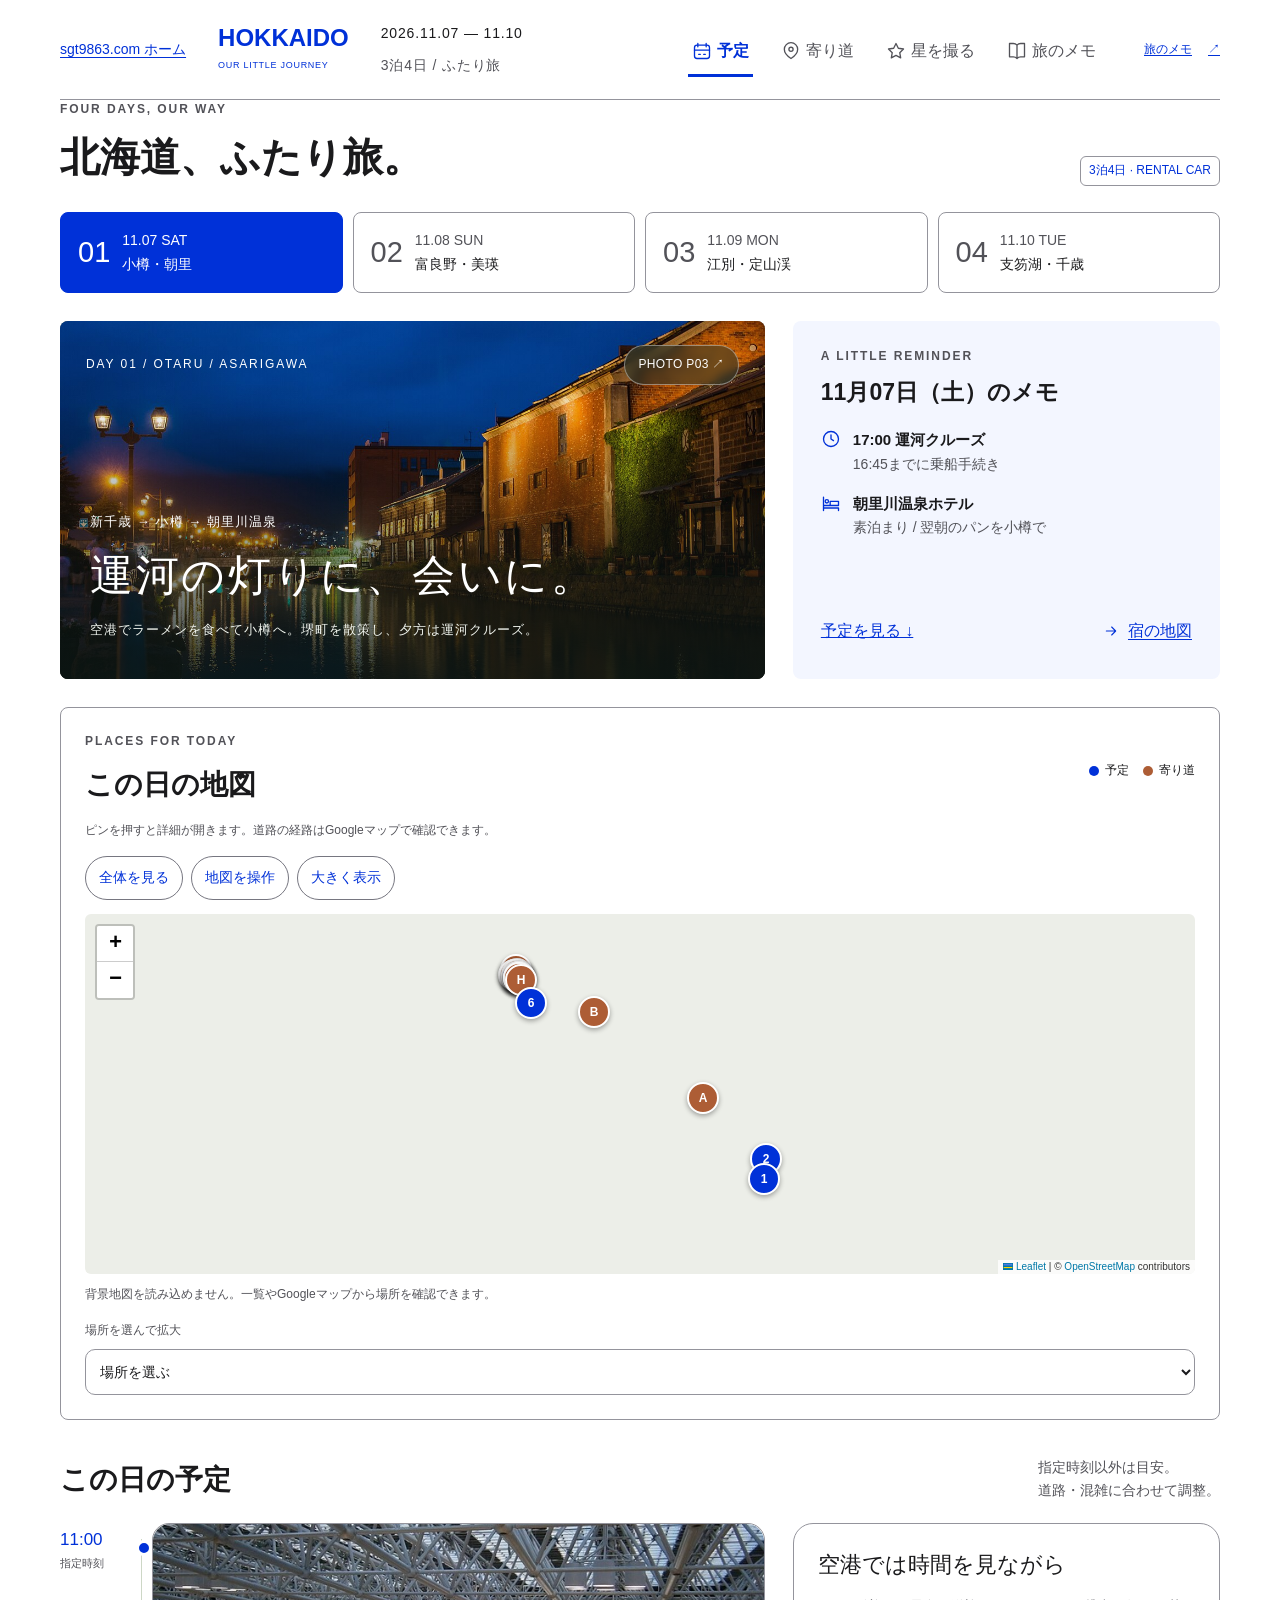
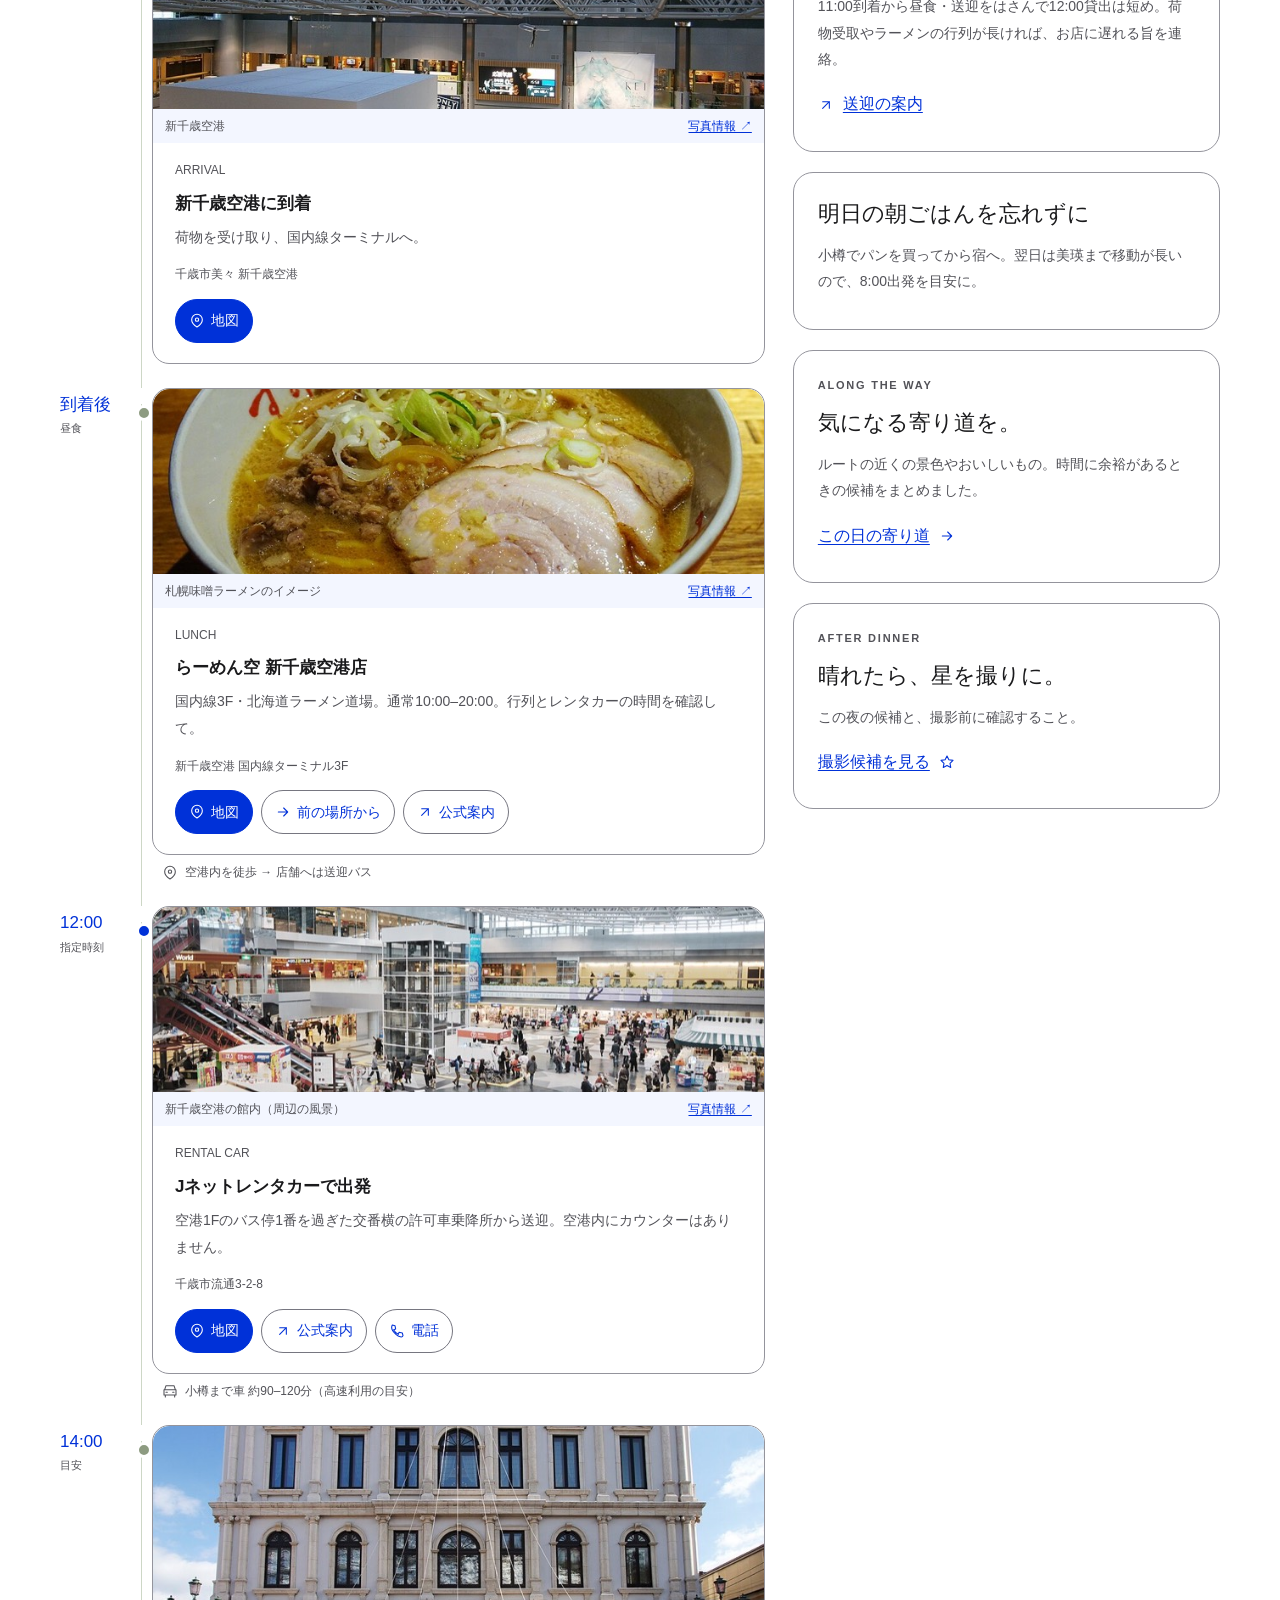
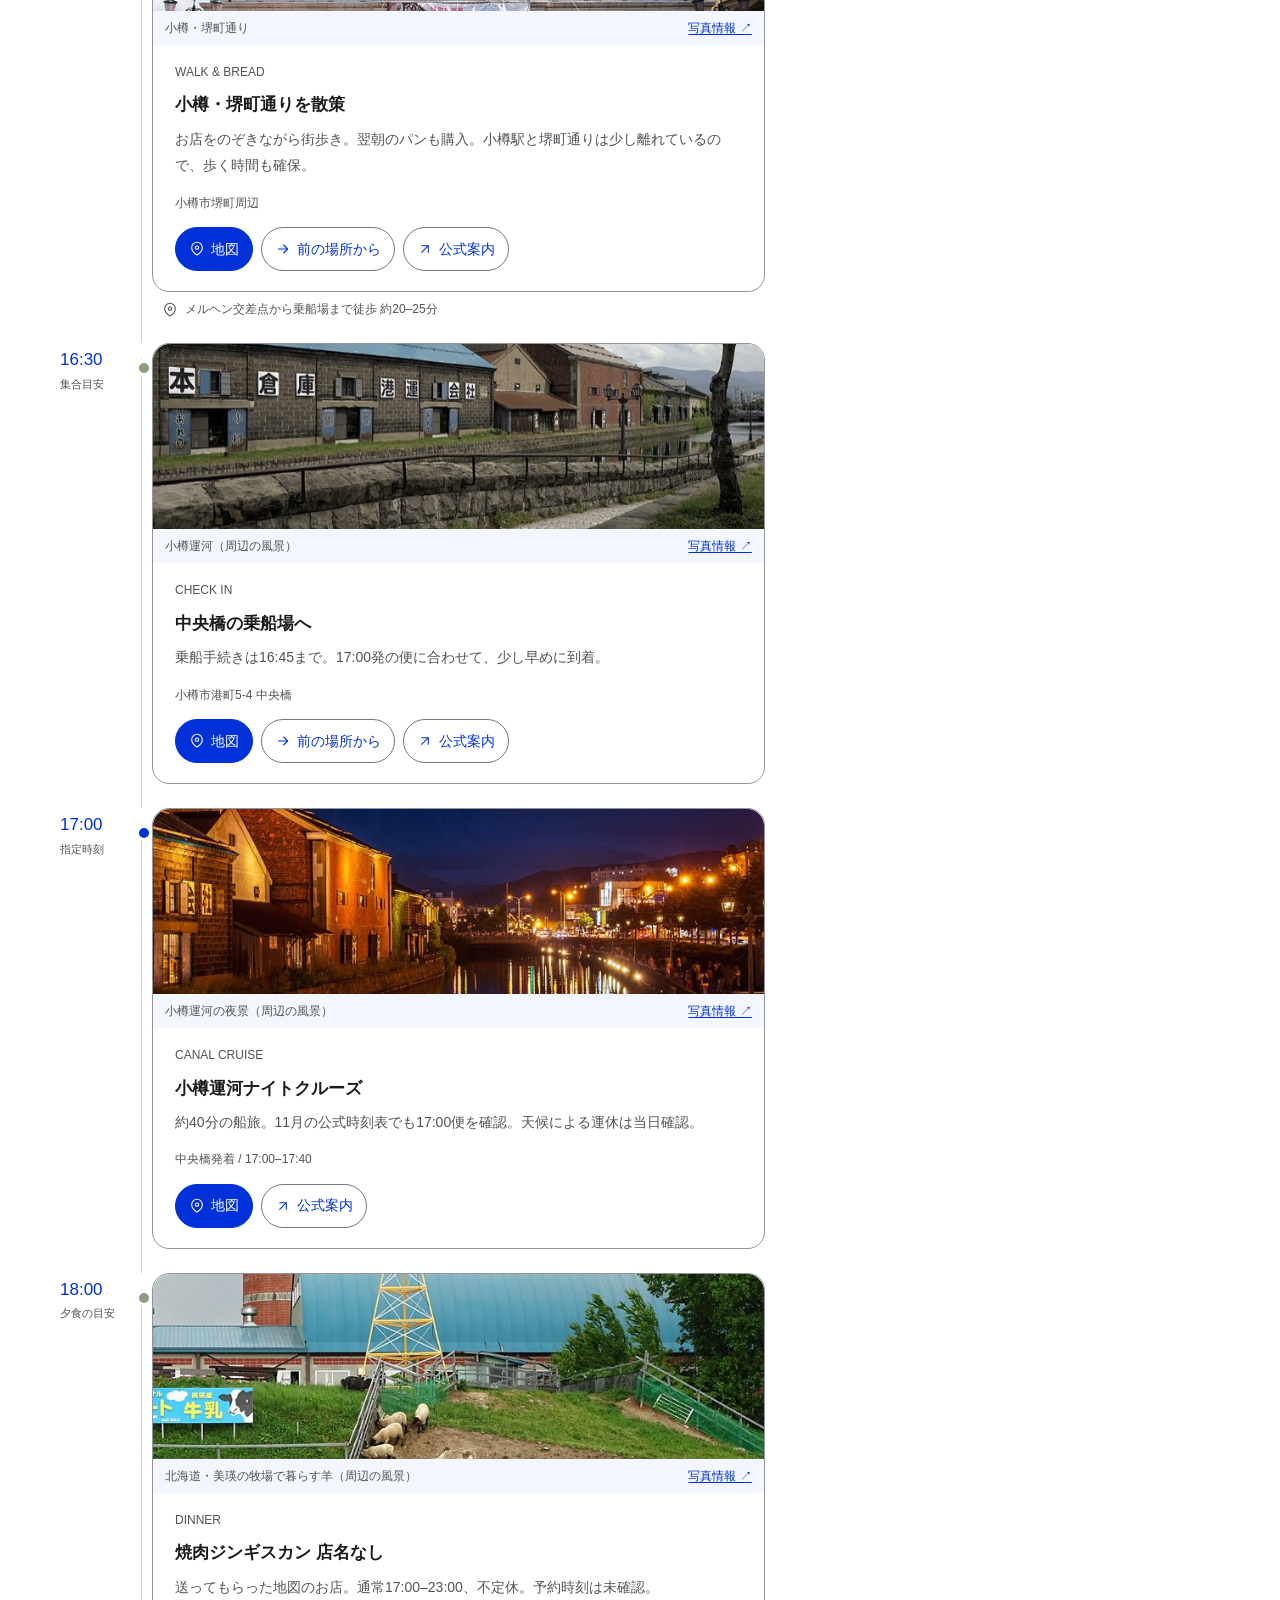
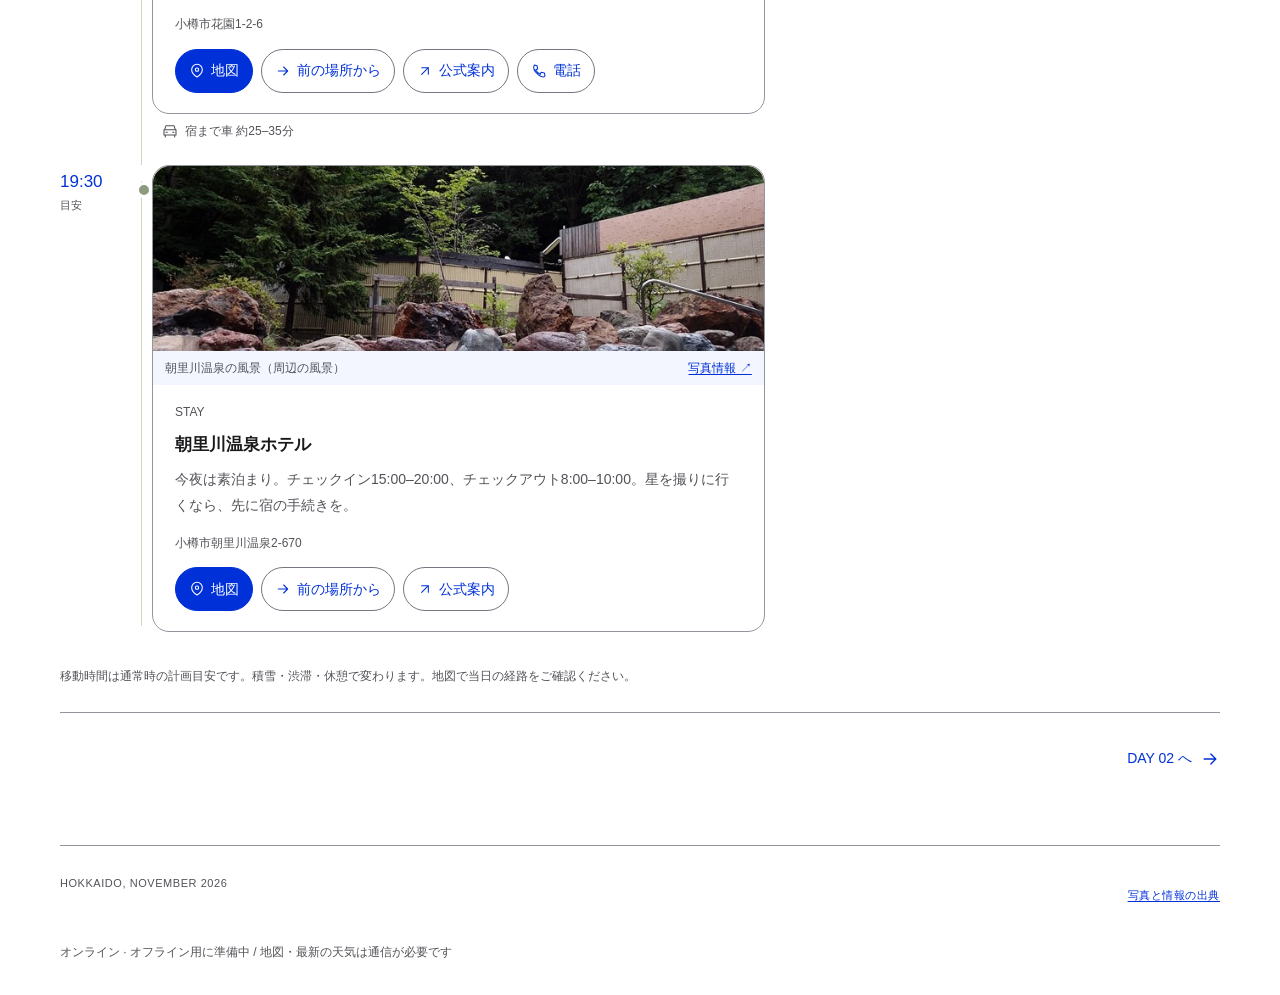
==== commit f65b0405: "Unify domain home and learning sites with DADS-inspired design" ====
--- a/hokkaido-2026/index.html
+++ b/hokkaido-2026/index.html
@@ -3,7 +3,7 @@
 <head>
   <meta charset="utf-8">
   <meta name="viewport" content="width=device-width, initial-scale=1, viewport-fit=cover">
-  <meta name="theme-color" content="#48553c">
+  <meta name="theme-color" content="#0031d8">
   <meta name="description" content="11月7日から10日、北海道をめぐるふたりの旅。小樽・美瑛・定山渓・支笏湖の予定、地図、寄り道、星景撮影のしおり。">
   <meta name="robots" content="noindex, nofollow">
   <title>北海道、ふたり旅。｜2026.11.07–10</title>
@@ -21,7 +21,7 @@
 <body>
   <a class="skip-link" href="#main">本文へ</a>
   <div class="shell">
-    <header class="masthead">
+    <header class="masthead"><a class="domain-home" href="/">sgt9863.com ホーム</a>
       <a class="wordmark" href="#day-1" aria-label="北海道旅行 1日目へ">HOKKAIDO<span>OUR LITTLE JOURNEY</span></a>
       <div class="trip-meta"><span>2026.11.07 — 11.10</span><span>3泊4日 / ふたり旅</span></div>
       <a class="header-info" href="#guide" aria-label="旅のメモを開く">旅のメモ <span aria-hidden="true">↗</span></a>
--- a/hokkaido-2026/style.css
+++ b/hokkaido-2026/style.css
@@ -14,3 +14,9 @@
 .day-map-section{margin:28px 0;padding:24px;background:#fff;border:1px solid var(--line);border-radius:22px}.map-heading{display:flex;justify-content:space-between;align-items:center;gap:16px}.map-heading h2{font-size:28px;margin:0}.map-legend{display:flex;gap:14px;font-size:12px;white-space:nowrap}.map-legend span{display:flex;gap:6px;align-items:center}.map-legend i{width:10px;height:10px;border-radius:50%}.legend-plan{background:#48553c}.legend-detour{background:#ad5d35}.map-toolbar{display:flex;flex-wrap:wrap;gap:8px;margin:14px 0}.map-toolbar button{background:white;cursor:pointer}.map-toolbar button[aria-pressed=true]{background:var(--olive-light)}.day-map{height:360px;width:100%;border-radius:14px;background:#eceee8;z-index:0}.map-expanded .day-map{height: min(65vh,650px);min-height:360px}.trip-pin{background:transparent;border:0}.trip-pin span{display:grid;place-items:center;width:32px;height:32px;border-radius:50% 50% 50% 0;transform:rotate(-45deg);border:2px solid white;box-shadow:0 2px 5px #0005;color:white;font:bold 12px sans-serif}.trip-pin span{transform:none;border-radius:50%}.plan-pin span{background:#48553c}.detour-pin span{background:#ad5d35}.map-popup button{display:block;border:0;background:none;color:#35442d;padding:8px 0;font-size:14px;text-align:left;cursor:pointer;line-height:1.7}.map-popup button+button{border-top:1px solid #ddd}.map-select-label{display:block;font-size:12px;margin:14px 0 8px;color:var(--muted)}#map-place{display:block;width:100%;min-height:46px;border:1px solid var(--line);border-radius:10px;background:var(--paper);padding:10px;color:var(--ink);font-size:14px;max-width:100%}.map-place-detail:empty{display:none}.map-place-detail{background:var(--paper);padding:18px;margin-top:14px;border-radius:12px}.map-place-detail h3{font-size:19px;margin:5px 0}.map-place-detail p{font-size:13px;line-height:1.9}.day-map .leaflet-control-attribution{font-size:10px}.day-map .leaflet-control-zoom a{width:36px;height:36px;line-height:36px}.day-map .leaflet-popup-content{margin:13px;max-width:225px}.map-loading{padding:24px;font-size:13px}@media(max-width:680px){.day-map-section{padding:16px;margin:24px 0}.map-heading h2{font-size:23px}.map-heading .eyebrow{font-size:9px}.map-legend{gap:8px;font-size:11px}.day-map{height:330px}.map-toolbar{gap:6px}.map-toolbar .pill-button{padding:8px 10px;font-size:11px}.map-place-detail{padding:14px}}@media print{.day-map-section{display:none}}
 
 .place-photo{margin:-20px -22px 17px;overflow:hidden;background:#e6ebe2;border-radius:17px 17px 0 0}.place-photo img{display:block;width:100%;height:185px;object-fit:cover}.place-photo figcaption{display:flex;align-items:center;justify-content:space-between;gap:10px;padding:8px 12px;background:#f2f4ee;color:var(--muted);font-size:10px;line-height:1.5}.place-photo figcaption span{overflow:hidden;text-overflow:ellipsis;white-space:nowrap}.place-photo figcaption a{color:var(--olive);text-decoration:none;white-space:nowrap}.spot-card>.place-photo{margin:-24px -24px 4px}.map-place-detail .place-photo{margin:-18px -18px 14px;border-radius:12px 12px 0 0}.map-place-detail .place-photo img{height:210px}.place-credit-grid{display:grid;grid-template-columns:repeat(3,minmax(0,1fr));gap:14px}.place-credit{display:grid;grid-template-columns:110px minmax(0,1fr);background:#fff;border:1px solid var(--line);border-radius:14px;overflow:hidden;min-height:110px}.place-credit img{width:110px;height:100%;min-height:110px;object-fit:cover}.place-credit>div{padding:13px}.place-credit h3{font:17px/1.5 var(--serif);margin:0 0 5px}.place-credit p{font-size:11px;line-height:1.7;color:var(--muted);margin:3px 0}.place-credit .text-link{font-size:11px;min-height:28px;gap:4px}.place-credit .text-link svg{width:12px}@media(max-width:900px){.place-credit-grid{grid-template-columns:repeat(2,minmax(0,1fr))}}@media(max-width:680px){.place-photo{margin:-17px -16px 15px}.place-photo img{height:170px}.spot-card>.place-photo{margin:-23px -23px 3px}.map-place-detail .place-photo{margin:-14px -14px 13px}.map-place-detail .place-photo img{height:180px}.place-credit-grid{grid-template-columns:1fr}.place-credit{grid-template-columns:104px minmax(0,1fr)}.place-credit img{width:104px}}
+
+.map-status a{color:var(--olive);font-weight:700;text-decoration:underline;text-underline-offset:3px}
+
+/* Domain design foundation: DADS color, typography and focus (2026-10-09). */
+:root{--paper:#fff;--surface:#fff;--ink:#1a1a1c;--muted:#525258;--olive:#0031d8;--olive-light:#f3f6ff;--line:#94949c;--serif:"Noto Sans JP","Hiragino Sans","Yu Gothic",sans-serif;--gold:#ffd43d}
+body{line-height:1.8}a{color:var(--olive);text-decoration:underline;text-underline-offset:.2em}a:focus-visible,button:focus-visible,input:focus-visible,select:focus-visible,summary:focus-visible{outline:3px solid #000;outline-offset:3px;box-shadow:0 0 0 6px #ffd43d}.masthead{flex-wrap:wrap;height:auto;min-height:100px;padding:20px 0;gap:16px 32px}.wordmark{font-weight:700;font-size:24px;letter-spacing:0}.wordmark span{letter-spacing:.08em}.header-info{min-height:44px;display:flex;align-items:center;text-decoration:underline}.domain-home{font-size:14px;min-height:44px;display:inline-flex;align-items:center}.page-heading h1,.section-heading h2,.summary-title,.map-heading h2{font-weight:700;letter-spacing:0}.main-nav{gap:24px}.main-nav a{font-size:16px;min-height:44px}.main-nav a[aria-current=page]{font-weight:700;border-bottom-width:3px}.day-link,.day-summary,.day-map-section,.spot-card,.detour-tip,.place-credit,.stop-card{border-radius:8px}.hero{border-radius:8px}.day-link{border-color:var(--line)}.pill-button,.map-toolbar .pill-button{min-height:44px;font-size:14px;border-color:#767680}.text-link,.place-photo figcaption a{color:var(--olive);text-decoration:underline}.text-link{font-size:16px}.day-date,.trip-meta,.fact-row,.section-heading p{font-size:14px}.place-credit .text-link{min-height:44px;font-size:13px}.place-photo figcaption{background:var(--olive-light);font-size:12px;flex-wrap:wrap}.place-photo figcaption span{white-space:normal}.day-map{border-radius:6px}.plan-pin span,.legend-plan{background:#0031d8}.map-popup button{color:#0031d8;min-height:44px}.site-footer a{min-height:44px;display:inline-flex;align-items:center}@media(max-width:680px){.masthead{gap:12px}.domain-home{flex-basis:100%}.main-nav{gap:12px;flex-wrap:wrap}.main-nav a{font-size:14px}.page-heading h1{font-size:28px}.map-toolbar .pill-button{font-size:14px}.map-legend{white-space:normal;flex-wrap:wrap}.map-heading{flex-wrap:wrap}}
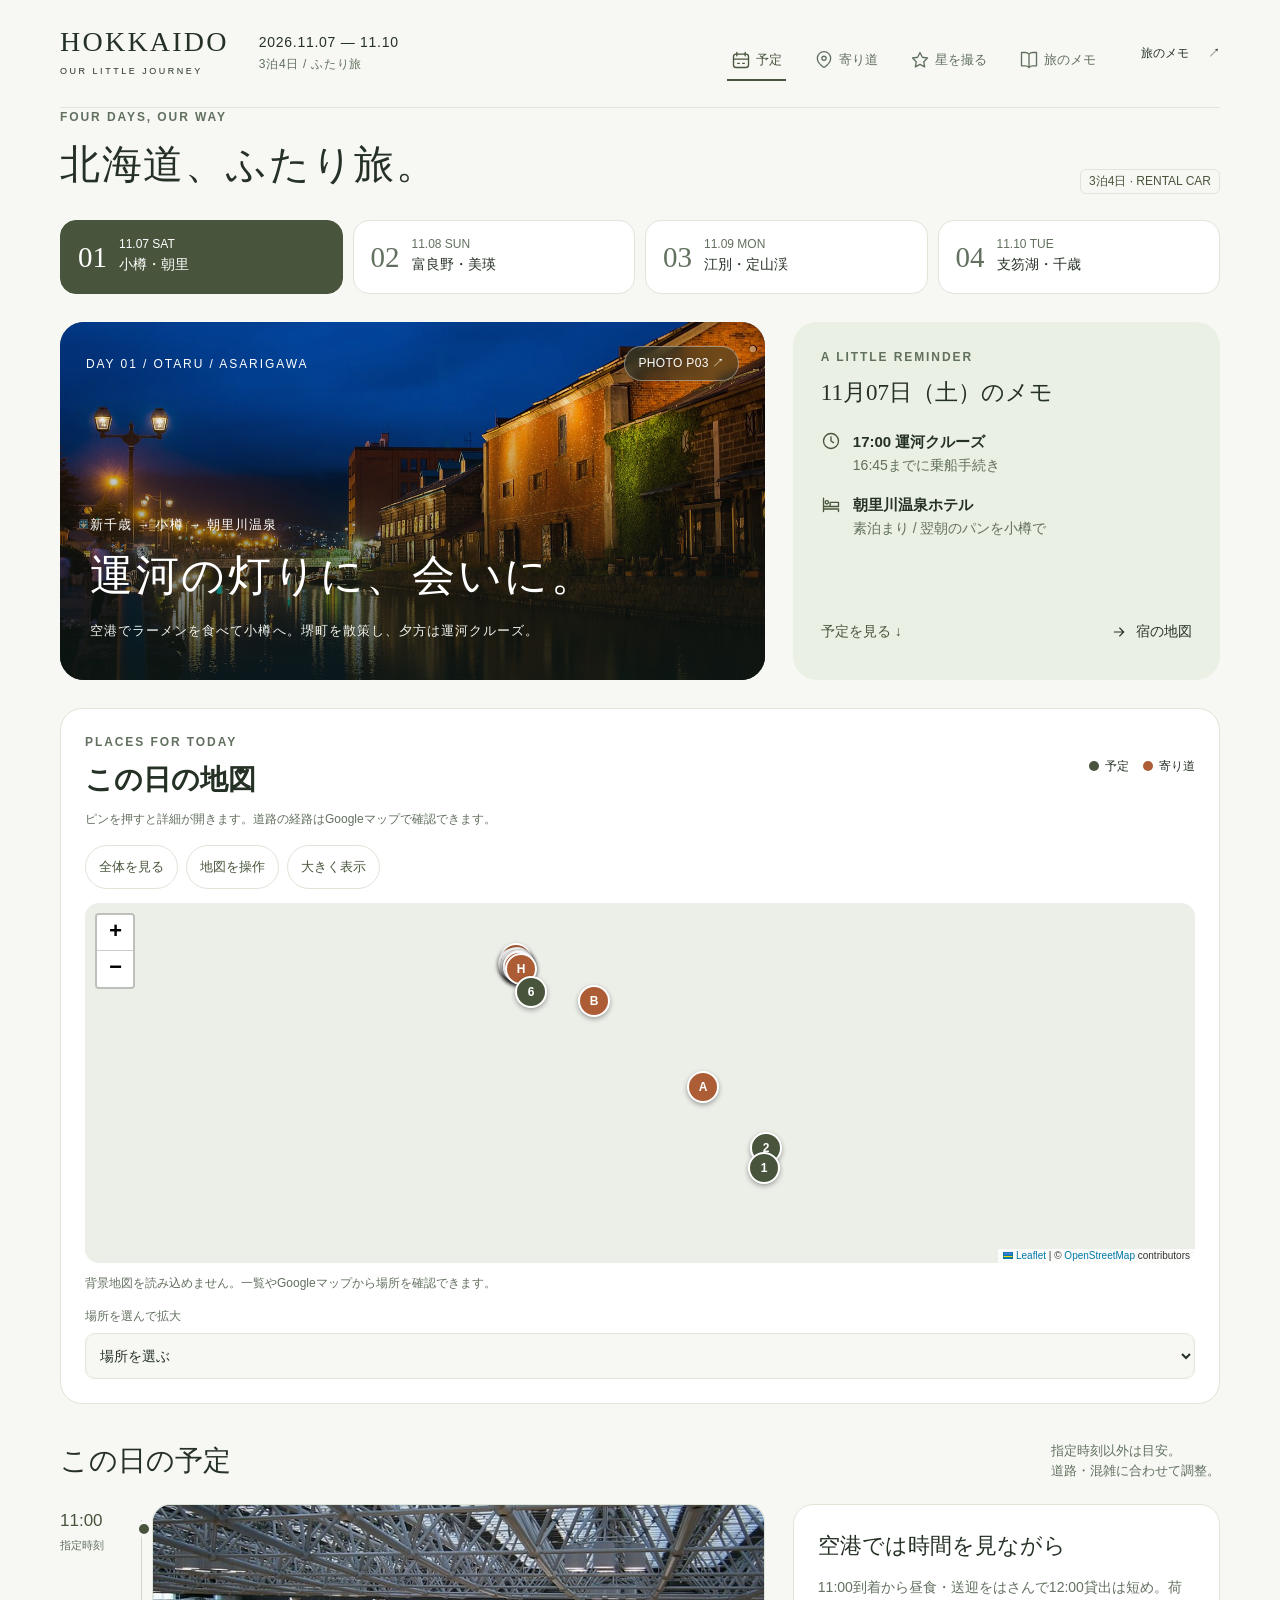
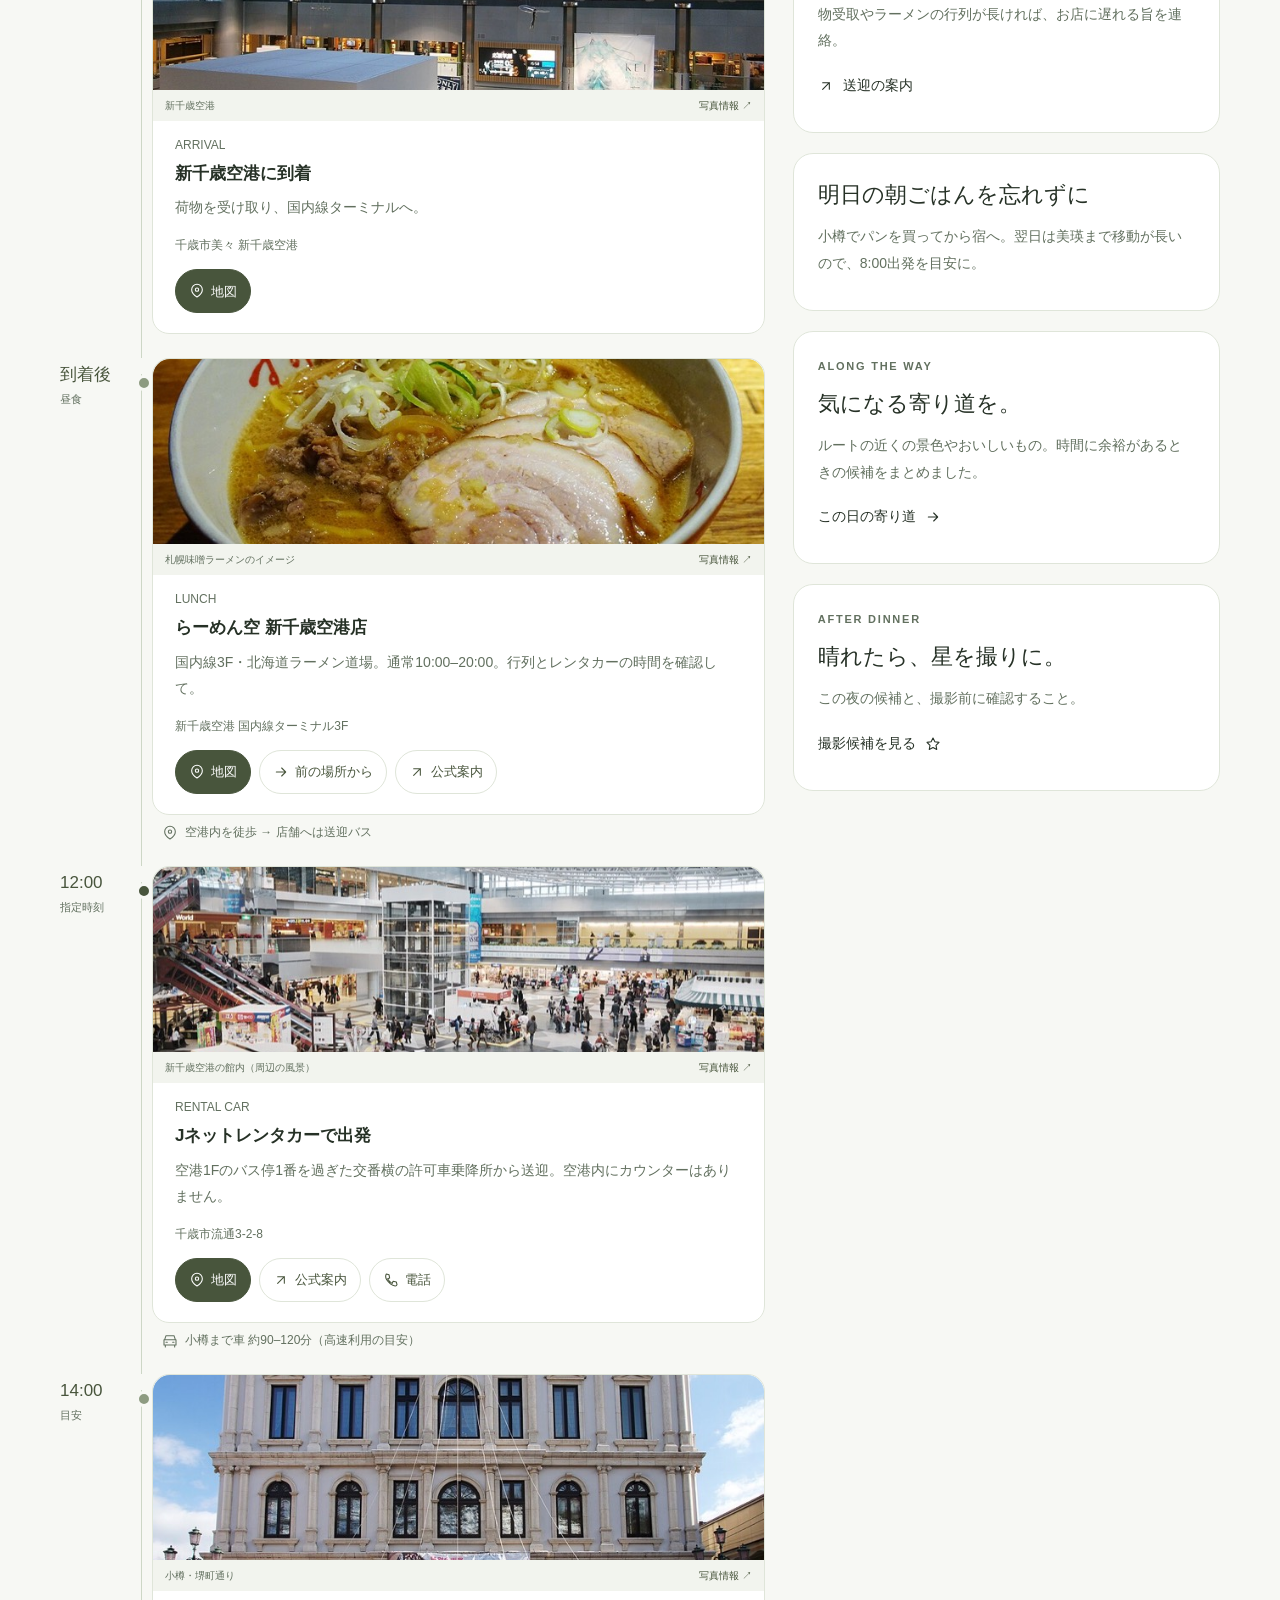
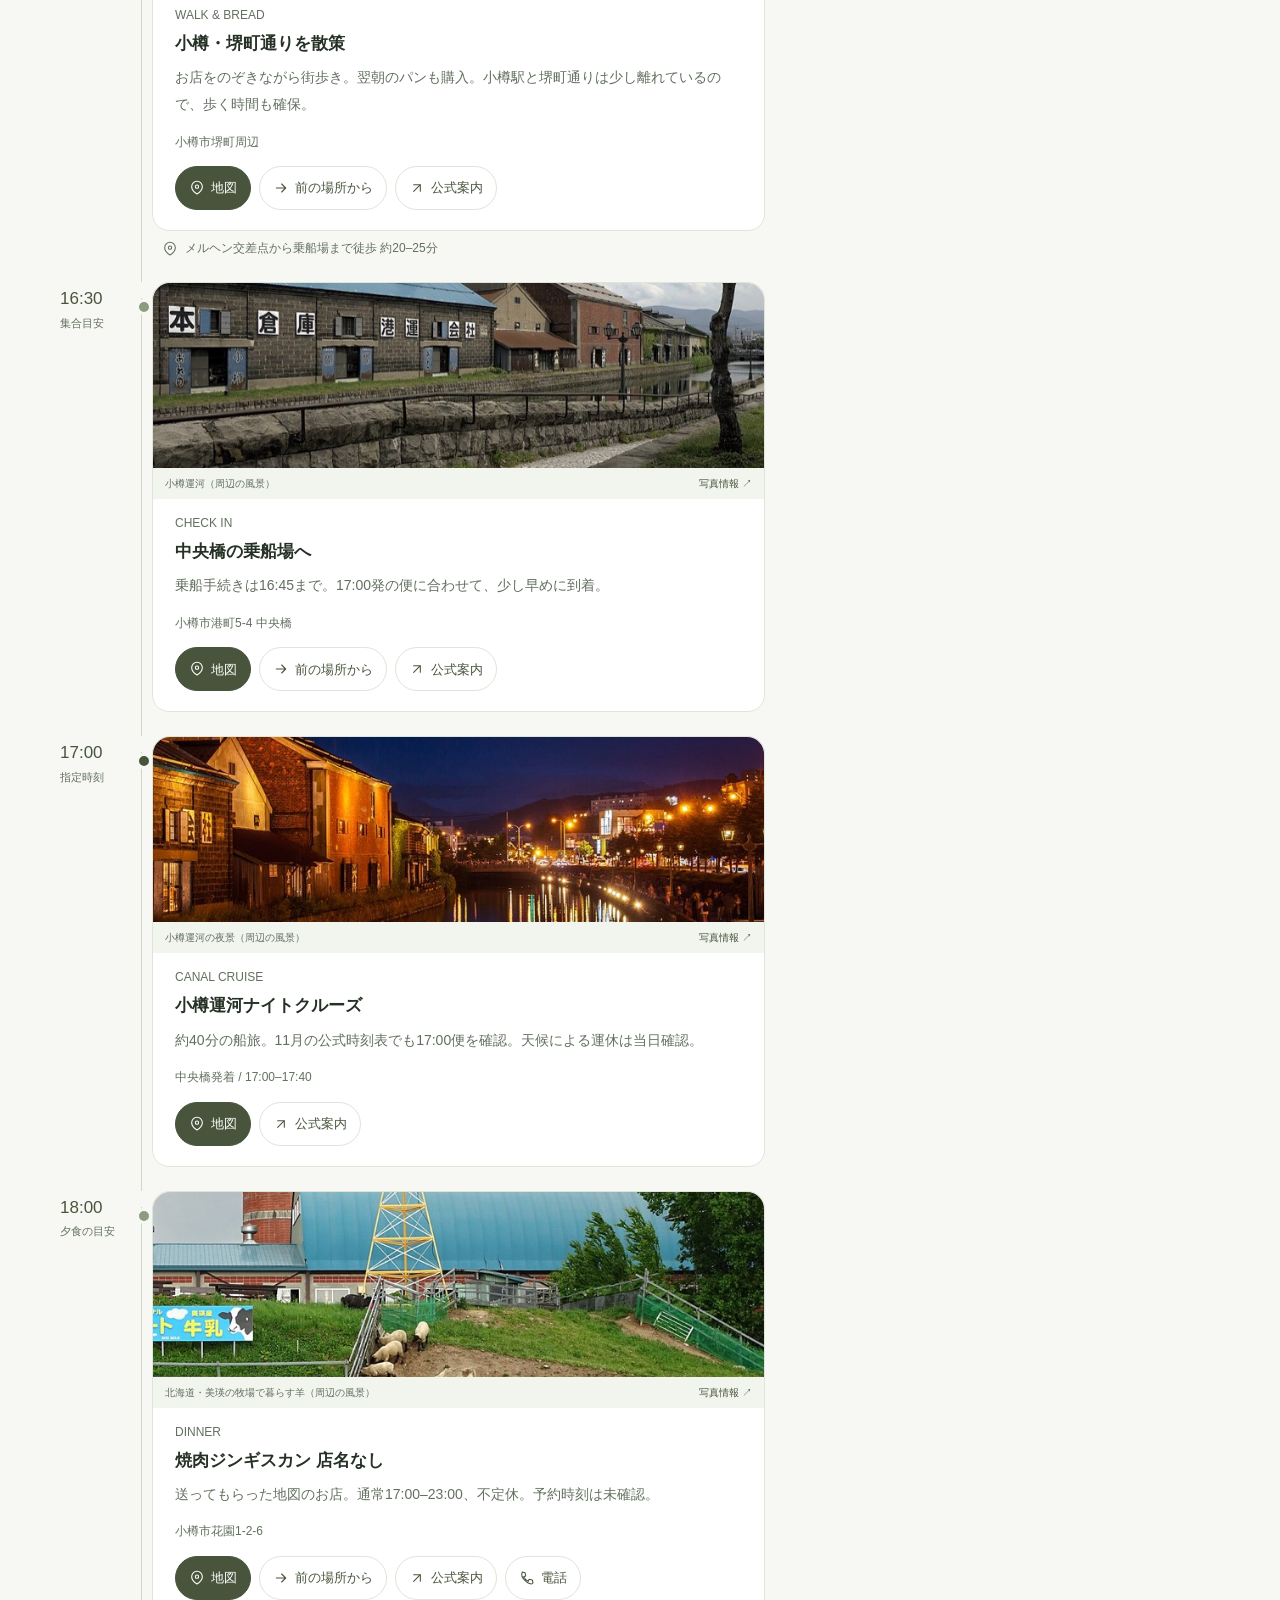
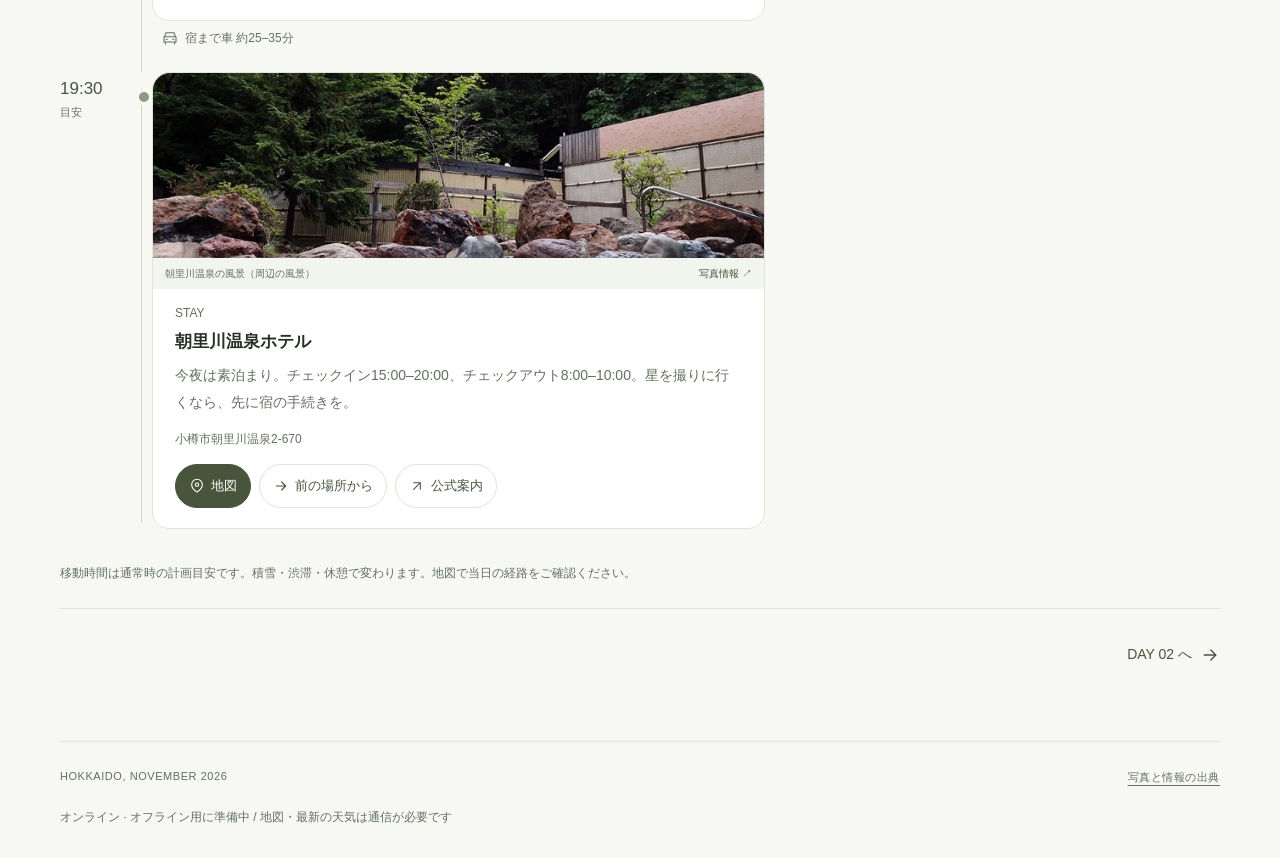
==== commit 754d9b38: "Distinguish learning sites by color and restore original travel design" ====
--- a/hokkaido-2026/index.html
+++ b/hokkaido-2026/index.html
@@ -3,7 +3,7 @@
 <head>
   <meta charset="utf-8">
   <meta name="viewport" content="width=device-width, initial-scale=1, viewport-fit=cover">
-  <meta name="theme-color" content="#0031d8">
+  <meta name="theme-color" content="#48553c">
   <meta name="description" content="11月7日から10日、北海道をめぐるふたりの旅。小樽・美瑛・定山渓・支笏湖の予定、地図、寄り道、星景撮影のしおり。">
   <meta name="robots" content="noindex, nofollow">
   <title>北海道、ふたり旅。｜2026.11.07–10</title>
@@ -21,7 +21,7 @@
 <body>
   <a class="skip-link" href="#main">本文へ</a>
   <div class="shell">
-    <header class="masthead"><a class="domain-home" href="/">sgt9863.com ホーム</a>
+    <header class="masthead">
       <a class="wordmark" href="#day-1" aria-label="北海道旅行 1日目へ">HOKKAIDO<span>OUR LITTLE JOURNEY</span></a>
       <div class="trip-meta"><span>2026.11.07 — 11.10</span><span>3泊4日 / ふたり旅</span></div>
       <a class="header-info" href="#guide" aria-label="旅のメモを開く">旅のメモ <span aria-hidden="true">↗</span></a>
--- a/hokkaido-2026/style.css
+++ b/hokkaido-2026/style.css
@@ -16,7 +16,3 @@
 .place-photo{margin:-20px -22px 17px;overflow:hidden;background:#e6ebe2;border-radius:17px 17px 0 0}.place-photo img{display:block;width:100%;height:185px;object-fit:cover}.place-photo figcaption{display:flex;align-items:center;justify-content:space-between;gap:10px;padding:8px 12px;background:#f2f4ee;color:var(--muted);font-size:10px;line-height:1.5}.place-photo figcaption span{overflow:hidden;text-overflow:ellipsis;white-space:nowrap}.place-photo figcaption a{color:var(--olive);text-decoration:none;white-space:nowrap}.spot-card>.place-photo{margin:-24px -24px 4px}.map-place-detail .place-photo{margin:-18px -18px 14px;border-radius:12px 12px 0 0}.map-place-detail .place-photo img{height:210px}.place-credit-grid{display:grid;grid-template-columns:repeat(3,minmax(0,1fr));gap:14px}.place-credit{display:grid;grid-template-columns:110px minmax(0,1fr);background:#fff;border:1px solid var(--line);border-radius:14px;overflow:hidden;min-height:110px}.place-credit img{width:110px;height:100%;min-height:110px;object-fit:cover}.place-credit>div{padding:13px}.place-credit h3{font:17px/1.5 var(--serif);margin:0 0 5px}.place-credit p{font-size:11px;line-height:1.7;color:var(--muted);margin:3px 0}.place-credit .text-link{font-size:11px;min-height:28px;gap:4px}.place-credit .text-link svg{width:12px}@media(max-width:900px){.place-credit-grid{grid-template-columns:repeat(2,minmax(0,1fr))}}@media(max-width:680px){.place-photo{margin:-17px -16px 15px}.place-photo img{height:170px}.spot-card>.place-photo{margin:-23px -23px 3px}.map-place-detail .place-photo{margin:-14px -14px 13px}.map-place-detail .place-photo img{height:180px}.place-credit-grid{grid-template-columns:1fr}.place-credit{grid-template-columns:104px minmax(0,1fr)}.place-credit img{width:104px}}
 
 .map-status a{color:var(--olive);font-weight:700;text-decoration:underline;text-underline-offset:3px}
-
-/* Domain design foundation: DADS color, typography and focus (2026-10-09). */
-:root{--paper:#fff;--surface:#fff;--ink:#1a1a1c;--muted:#525258;--olive:#0031d8;--olive-light:#f3f6ff;--line:#94949c;--serif:"Noto Sans JP","Hiragino Sans","Yu Gothic",sans-serif;--gold:#ffd43d}
-body{line-height:1.8}a{color:var(--olive);text-decoration:underline;text-underline-offset:.2em}a:focus-visible,button:focus-visible,input:focus-visible,select:focus-visible,summary:focus-visible{outline:3px solid #000;outline-offset:3px;box-shadow:0 0 0 6px #ffd43d}.masthead{flex-wrap:wrap;height:auto;min-height:100px;padding:20px 0;gap:16px 32px}.wordmark{font-weight:700;font-size:24px;letter-spacing:0}.wordmark span{letter-spacing:.08em}.header-info{min-height:44px;display:flex;align-items:center;text-decoration:underline}.domain-home{font-size:14px;min-height:44px;display:inline-flex;align-items:center}.page-heading h1,.section-heading h2,.summary-title,.map-heading h2{font-weight:700;letter-spacing:0}.main-nav{gap:24px}.main-nav a{font-size:16px;min-height:44px}.main-nav a[aria-current=page]{font-weight:700;border-bottom-width:3px}.day-link,.day-summary,.day-map-section,.spot-card,.detour-tip,.place-credit,.stop-card{border-radius:8px}.hero{border-radius:8px}.day-link{border-color:var(--line)}.pill-button,.map-toolbar .pill-button{min-height:44px;font-size:14px;border-color:#767680}.text-link,.place-photo figcaption a{color:var(--olive);text-decoration:underline}.text-link{font-size:16px}.day-date,.trip-meta,.fact-row,.section-heading p{font-size:14px}.place-credit .text-link{min-height:44px;font-size:13px}.place-photo figcaption{background:var(--olive-light);font-size:12px;flex-wrap:wrap}.place-photo figcaption span{white-space:normal}.day-map{border-radius:6px}.plan-pin span,.legend-plan{background:#0031d8}.map-popup button{color:#0031d8;min-height:44px}.site-footer a{min-height:44px;display:inline-flex;align-items:center}@media(max-width:680px){.masthead{gap:12px}.domain-home{flex-basis:100%}.main-nav{gap:12px;flex-wrap:wrap}.main-nav a{font-size:14px}.page-heading h1{font-size:28px}.map-toolbar .pill-button{font-size:14px}.map-legend{white-space:normal;flex-wrap:wrap}.map-heading{flex-wrap:wrap}}
